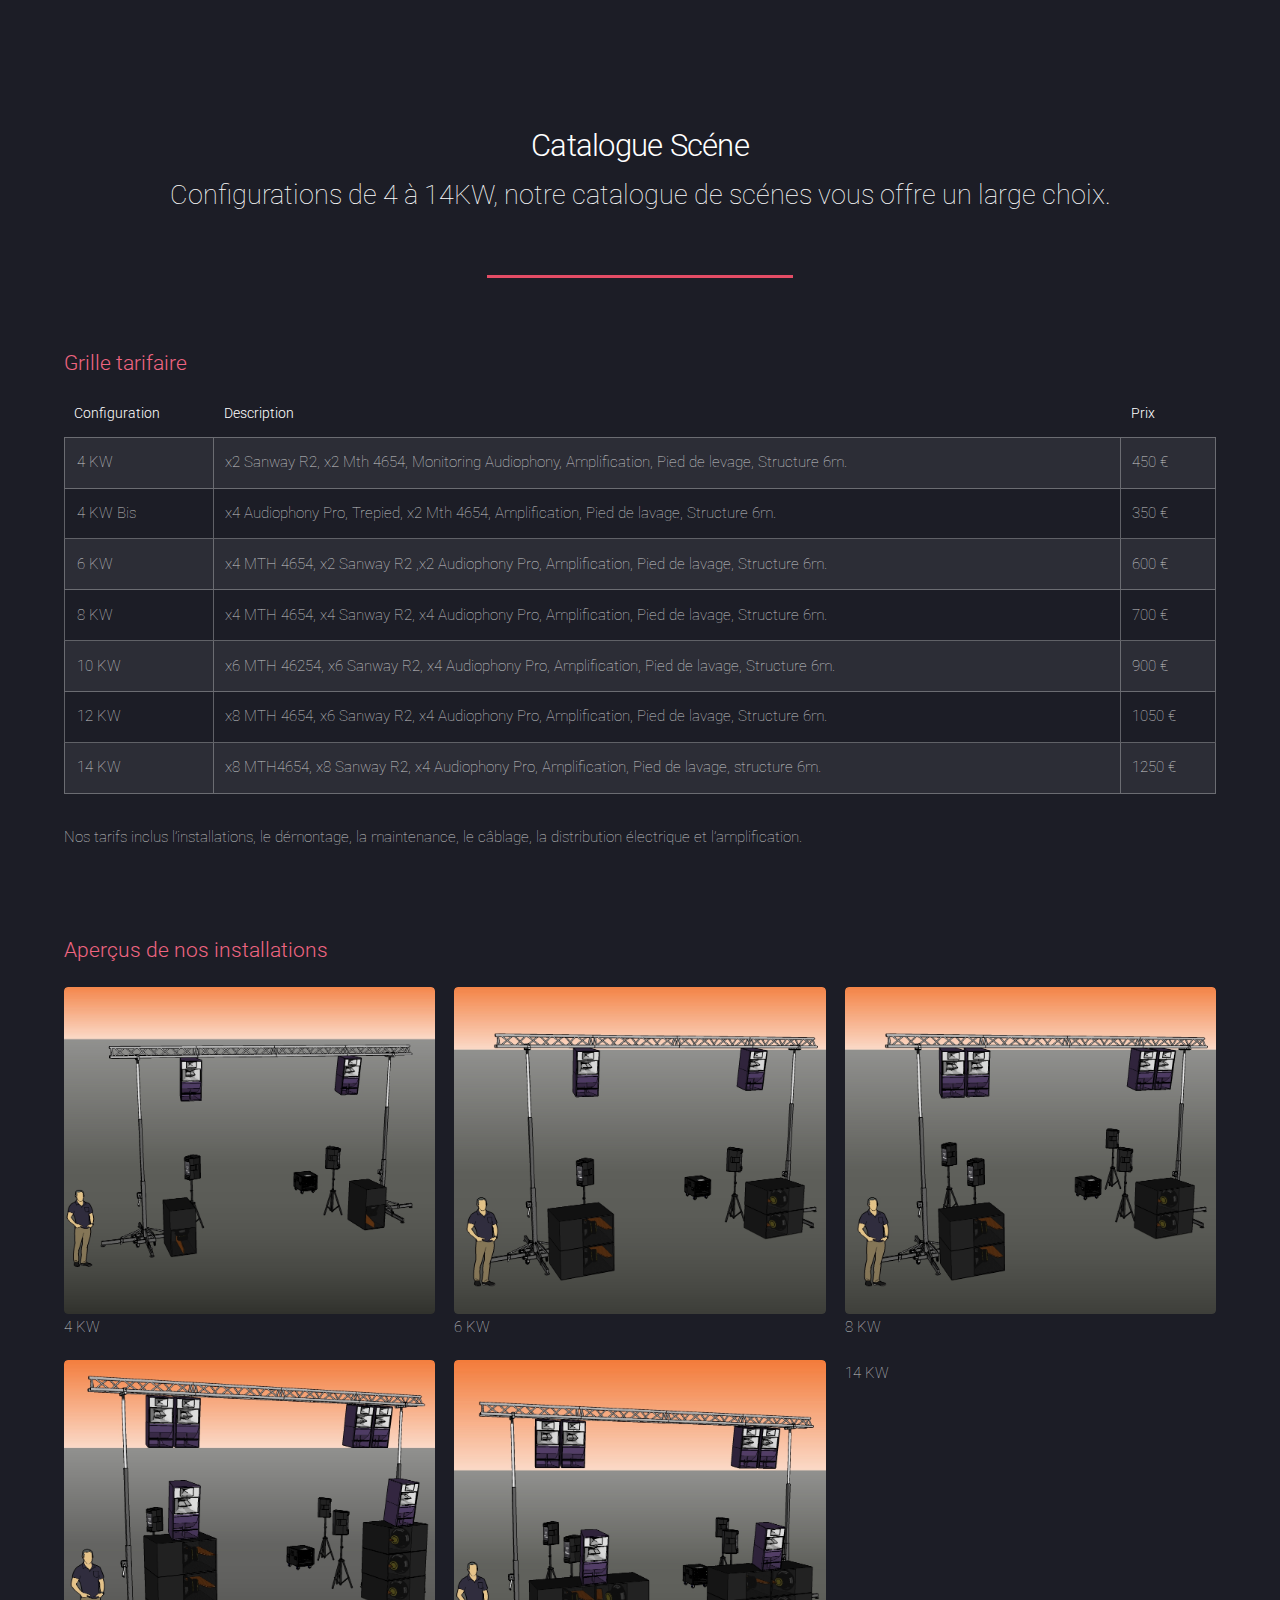
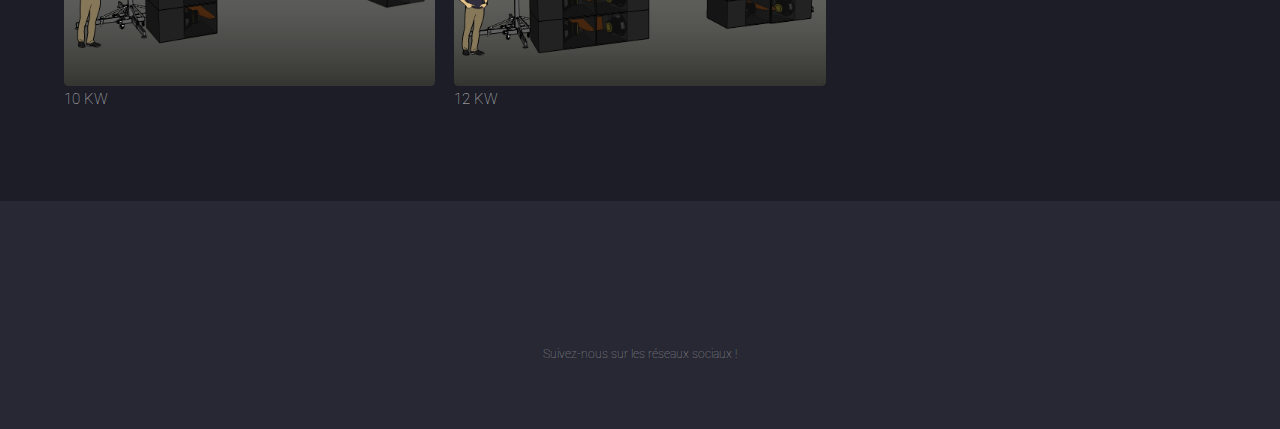
==== scene.html @ 7e84840a "version 0.9" ====
<!DOCTYPE HTML>
<!--
	Landed by HTML5 UP
	html5up.net | @ajlkn
	Free for personal and commercial use under the CCA 3.0 license (html5up.net/license)
-->
<html>
	<head>
		<title>Catalogue Scène</title>
		<meta charset="utf-8" />
		<meta name="viewport" content="width=device-width, initial-scale=1, user-scalable=no" />
		<link rel="stylesheet" href="assets/css/main.css" />
		<noscript><link rel="stylesheet" href="assets/css/noscript.css" /></noscript>
	</head>
	<body class="is-preload">
		<div id="page-wrapper">

			<!-- Main -->
				<div id="main" class="wrapper style1">
					<div class="container">
						<header class="major">
							<h2>Catalogue Scéne</h2>
							<p>Configurations de 4 à 14KW, notre catalogue de scénes vous offre un large choix.</p>
						</header>

						<!-- Table -->
						<section>
							<div class="table-wrapper">
								<table class="alt">
									<h3 style="color: rgb(240, 101, 129);">Grille tarifaire</h3>
									<thead>
										<tr>
											<th>Configuration</th>
											<th>Description</th>
											<th>Prix</th>
										</tr>
									</thead>
									<tbody>
										<tr>
											<td>4 KW</td>
											<td>x2 Sanway R2, x2 Mth 4654, Monitoring Audiophony, Amplification, Pied de levage, Structure 6m.</td>
											<td>450 €</td>
										</tr>
										<tr>
											<td>4 KW Bis</td>
											<td>x4 Audiophony Pro, Trepied, x2 Mth 4654, Amplification, Pied de lavage, Structure 6m.</td>
											<td>350 €</td>
										</tr>
										<tr>
											<td>6 KW</td>
											<td>x4 MTH 4654, x2 Sanway R2 ,x2 Audiophony Pro, Amplification, Pied de lavage, Structure 6m.</td>
											<td>600 €</td>
										</tr>
										<tr>
											<td>8 KW</td>
											<td>x4 MTH 4654, x4 Sanway R2, x4 Audiophony Pro, Amplification, Pied de lavage, Structure 6m.</td>
											<td>700 €</td>
										</tr>
										<tr>
											<td>10 KW</td>
											<td>x6 MTH 46254, x6 Sanway R2, x4 Audiophony Pro, Amplification, Pied de lavage, Structure 6m.</td>
											<td>900 €</td>
										</tr>
										<tr>
											<td>12 KW</td>
											<td>x8 MTH 4654, x6 Sanway R2, x4 Audiophony Pro, Amplification, Pied de lavage, Structure 6m.</td>
											<td>1050 €</td>
										</tr>
										<tr>
											<td>14 KW</td>
											<td>x8 MTH4654, x8 Sanway R2, x4 Audiophony Pro, Amplification, Pied de lavage, structure 6m.</td>
											<td>1250 €</td>
										</tr>
									</tbody>
								</table>
								<p>Nos tarifs inclus l’installations, le démontage, la maintenance, le câblage, la distribution électrique et l’amplification.</p>
							</div>
						</section>

							<br>
							<br>
						<!-- Image -->
							<section>
								<h3 style="color: rgb(240, 101, 129);">Aperçus de nos installations</h3 style="color: rgb(240, 101, 129);">
								<div class="box alt">
									<div class="row gtr-50 gtr-uniform">
										<div class="col-4 col-6-xsmall"><span class="image fit"><img src="images/Scene 4KW R2.jpg" alt="" /></span>4 KW</div>
										<div class="col-4 col-6-xsmall"><span class="image fit"><img src="images/Scene 6KW.jpg" alt="" /></span>6 KW</div>
										<div class="col-4 col-6-xsmall"><span class="image fit"><img src="images/Scene 8KW.jpg" alt="" /></span>8 KW</div>
										<div class="col-4 col-6-xsmall"><span class="image fit"><img src="images/Scene 10KW.jpg" alt="" /></span>10 KW</div>
										<div class="col-4 col-6-xsmall"><span class="image fit"><img src="images/Scene 12KW.jpg" alt="" /></span>12 KW</div>
										<div class="col-4 col-6-xsmall"><span class="image fit"><img src="images/Scene 14KW.jpg" alt="" /></span>14 KW</div>
										<div class="col-4 col-6-xsmall"><span class="image fit"><img src="images/pic03.jpg" alt="" /></span></div>
									</div>
								</div>
						</section>

					</div>
				</div>

			<!-- Footer -->
			<footer id="footer">
				<ul class="icons">
					<li><a href="https://www.facebook.com/Locasound07/" class="icon brands alt fa-facebook-f"><span class="label">Facebook</span></a></li>
					<li><a href="https://www.instagram.com/locasound/" class="icon brands alt fa-instagram"><span class="label">Instagram</span></a></li>
				</ul>
				<ul class="copyright">
					<li>Suivez-nous sur les réseaux sociaux !</li>
				</ul>
			</footer>

		</div>

		<!-- Scripts -->
			<script src="assets/js/jquery.min.js"></script>
			<script src="assets/js/jquery.scrolly.min.js"></script>
			<script src="assets/js/jquery.dropotron.min.js"></script>
			<script src="assets/js/jquery.scrollex.min.js"></script>
			<script src="assets/js/browser.min.js"></script>
			<script src="assets/js/breakpoints.min.js"></script>
			<script src="assets/js/util.js"></script>
			<script src="assets/js/main.js"></script>

	</body>
</html>
---- assets/css/main.css ----
@import url("fontawesome-all.min.css");
@import url("https://fonts.googleapis.com/css?family=Roboto:100,300,100italic,300italic");

/*
	Landed by HTML5 UP
	html5up.net | @ajlkn
	Free for personal and commercial use under the CCA 3.0 license (html5up.net/license)
*/

html, body, div, span, applet, object,
iframe, h1, h2, h3, h4, h5, h6, p, blockquote,
pre, a, abbr, acronym, address, big, cite,
code, del, dfn, em, img, ins, kbd, q, s, samp,
small, strike, strong, sub, sup, tt, var, b,
u, i, center, dl, dt, dd, ol, ul, li, fieldset,
form, label, legend, table, caption, tbody,
tfoot, thead, tr, th, td, article, aside,
canvas, details, embed, figure, figcaption,
footer, header, hgroup, menu, nav, output, ruby,
section, summary, time, mark, audio, video {
	margin: 0;
	padding: 0;
	border: 0;
	font-size: 100%;
	font: inherit;
	vertical-align: baseline;}

article, aside, details, figcaption, figure,
footer, header, hgroup, menu, nav, section {
	display: block;}

body {
	line-height: 1;
}

ol, ul {
	list-style: none;
}

blockquote, q {
	quotes: none;
}

	blockquote:before, blockquote:after, q:before, q:after {
		content: '';
		content: none;
	}

table {
	border-collapse: collapse;
	border-spacing: 0;
}

body {
	-webkit-text-size-adjust: none;
}

mark {
	background-color: transparent;
	color: inherit;
}

input::-moz-focus-inner {
	border: 0;
	padding: 0;
}

input, select, textarea {
	-moz-appearance: none;
	-webkit-appearance: none;
	-ms-appearance: none;
	appearance: none;
}

/* Basic */

	html {
		box-sizing: border-box;
	}

	*, *:before, *:after {
		box-sizing: inherit;
	}

	html, body {
		background: #1c1d26;
	}

	body.is-preload *, body.is-preload *:before, body.is-preload *:after {
		-moz-animation: none !important;
		-webkit-animation: none !important;
		-ms-animation: none !important;
		animation: none !important;
		-moz-transition: none !important;
		-webkit-transition: none !important;
		-ms-transition: none !important;
		transition: none !important;
	}

	body, input, select, textarea {
		color: rgba(255, 255, 255, 0.75);
		font-family: "Roboto", Helvetica, sans-serif;
		font-size: 15pt;
		font-weight: 100;
		line-height: 1.75em;
	}

	a {
		-moz-transition: border-color 0.2s ease-in-out, color 0.2s ease-in-out;
		-webkit-transition: border-color 0.2s ease-in-out, color 0.2s ease-in-out;
		-ms-transition: border-color 0.2s ease-in-out, color 0.2s ease-in-out;
		transition: border-color 0.2s ease-in-out, color 0.2s ease-in-out;
		border-bottom: dotted 1px;
		color: #e44c65;
		text-decoration: none;
	}

		a:hover {
			color: #e44c65 !important;
			border-bottom-color: transparent;
		}

	strong, b {
		color: #ffffff;
		font-weight: 300;
	}

	em, i {
		font-style: italic;
	}

	p {
		margin: 0 0 2em 0;
	}

	h1, h2, h3, h4, h5, h6 {
		color: #ffffff;
		font-weight: 300;
		line-height: 1em;
		margin: 0 0 1em 0;
	}

		h1 a, h2 a, h3 a, h4 a, h5 a, h6 a {
			color: inherit;
			border: 0;
		}


	h2 {
		font-size: 2em;
		line-height: 1.5em;
		letter-spacing: -0.025em;
	}

	h3 {
		font-size: 1.35em;
		line-height: 1.5em;
	}

	h4 {
		font-size: 1.1em;
		line-height: 1.5em;
	}

	h5 {
		font-size: 0.9em;
		line-height: 1.5em;
	}

	h6 {
		font-size: 0.7em;
		line-height: 1.5em;
	}

	sub {
		font-size: 0.8em;
		position: relative;
		top: 0.5em;
	}

	sup {
		font-size: 0.8em;
		position: relative;
		top: -0.5em;
	}

	hr {
		border: 0;
		border-bottom: solid 1px rgba(255, 255, 255, 0.3);
		margin: 3em 0;
	}

		hr.major {
			margin: 4em 0;
		}

	blockquote {
		border-left: solid 4px rgba(255, 255, 255, 0.3);
		font-style: italic;
		margin: 0 0 2em 0;
		padding: 0.5em 0 0.5em 2em;
	}

	code {
		background: rgba(255, 255, 255, 0.075);
		border-radius: 4px;
		font-family: "Courier New", monospace;
		font-size: 0.9em;
		margin: 0 0.25em;
		padding: 0.25em 0.65em;
	}

	pre {
		-webkit-overflow-scrolling: touch;
		font-family: "Courier New", monospace;
		font-size: 0.9em;
		margin: 0 0 2em 0;
	}

		pre code {
			display: block;
			line-height: 1.75em;
			padding: 1em 1.5em;
			overflow-x: auto;
		}

	.align-left {
		text-align: left;
	}

	.align-center {
		text-align: center;
	}

	.align-right {
		text-align: right;
	}

/* Loader */

	@-moz-keyframes spinner-show {
		0% {
			opacity: 0;
		}

		100% {
			opacity: 1;
		}
	}

	@-webkit-keyframes spinner-show {
		0% {
			opacity: 0;
		}

		100% {
			opacity: 1;
		}
	}

	@-ms-keyframes spinner-show {
		0% {
			opacity: 0;
		}

		100% {
			opacity: 1;
		}
	}

	@keyframes spinner-show {
		0% {
			opacity: 0;
		}

		100% {
			opacity: 1;
		}
	}

	@-moz-keyframes spinner-hide {
		0% {
			color: rgba(255, 255, 255, 0.15);
			z-index: 100001;
			-moz-transform: scale(1) rotate(0deg);
			-webkit-transform: scale(1) rotate(0deg);
			-ms-transform: scale(1) rotate(0deg);
			transform: scale(1) rotate(0deg);
		}

		99% {
			color: #1c1d26;
			z-index: 100001;
			-moz-transform: scale(0.5) rotate(360deg);
			-webkit-transform: scale(0.5) rotate(360deg);
			-ms-transform: scale(0.5) rotate(360deg);
			transform: scale(0.5) rotate(360deg);
		}

		100% {
			color: #1c1d26;
			z-index: -1;
			-moz-transform: scale(0.5) rotate(360deg);
			-webkit-transform: scale(0.5) rotate(360deg);
			-ms-transform: scale(0.5) rotate(360deg);
			transform: scale(0.5) rotate(360deg);
		}
	}

	@-webkit-keyframes spinner-hide {
		0% {
			color: rgba(255, 255, 255, 0.15);
			z-index: 100001;
			-moz-transform: scale(1) rotate(0deg);
			-webkit-transform: scale(1) rotate(0deg);
			-ms-transform: scale(1) rotate(0deg);
			transform: scale(1) rotate(0deg);
		}

		99% {
			color: #1c1d26;
			z-index: 100001;
			-moz-transform: scale(0.5) rotate(360deg);
			-webkit-transform: scale(0.5) rotate(360deg);
			-ms-transform: scale(0.5) rotate(360deg);
			transform: scale(0.5) rotate(360deg);
		}

		100% {
			color: #1c1d26;
			z-index: -1;
			-moz-transform: scale(0.5) rotate(360deg);
			-webkit-transform: scale(0.5) rotate(360deg);
			-ms-transform: scale(0.5) rotate(360deg);
			transform: scale(0.5) rotate(360deg);
		}
	}

	@-ms-keyframes spinner-hide {
		0% {
			color: rgba(255, 255, 255, 0.15);
			z-index: 100001;
			-moz-transform: scale(1) rotate(0deg);
			-webkit-transform: scale(1) rotate(0deg);
			-ms-transform: scale(1) rotate(0deg);
			transform: scale(1) rotate(0deg);
		}

		99% {
			color: #1c1d26;
			z-index: 100001;
			-moz-transform: scale(0.5) rotate(360deg);
			-webkit-transform: scale(0.5) rotate(360deg);
			-ms-transform: scale(0.5) rotate(360deg);
			transform: scale(0.5) rotate(360deg);
		}

		100% {
			color: #1c1d26;
			z-index: -1;
			-moz-transform: scale(0.5) rotate(360deg);
			-webkit-transform: scale(0.5) rotate(360deg);
			-ms-transform: scale(0.5) rotate(360deg);
			transform: scale(0.5) rotate(360deg);
		}
	}

	@keyframes spinner-hide {
		0% {
			color: rgba(255, 255, 255, 0.15);
			z-index: 100001;
			-moz-transform: scale(1) rotate(0deg);
			-webkit-transform: scale(1) rotate(0deg);
			-ms-transform: scale(1) rotate(0deg);
			transform: scale(1) rotate(0deg);
		}

		99% {
			color: #1c1d26;
			z-index: 100001;
			-moz-transform: scale(0.5) rotate(360deg);
			-webkit-transform: scale(0.5) rotate(360deg);
			-ms-transform: scale(0.5) rotate(360deg);
			transform: scale(0.5) rotate(360deg);
		}

		100% {
			color: #1c1d26;
			z-index: -1;
			-moz-transform: scale(0.5) rotate(360deg);
			-webkit-transform: scale(0.5) rotate(360deg);
			-ms-transform: scale(0.5) rotate(360deg);
			transform: scale(0.5) rotate(360deg);
		}
	}

	@-moz-keyframes spinner-rotate {
		0% {
			-moz-transform: scale(1) rotate(0deg);
			-webkit-transform: scale(1) rotate(0deg);
			-ms-transform: scale(1) rotate(0deg);
			transform: scale(1) rotate(0deg);
		}

		100% {
			-moz-transform: scale(1) rotate(360deg);
			-webkit-transform: scale(1) rotate(360deg);
			-ms-transform: scale(1) rotate(360deg);
			transform: scale(1) rotate(360deg);
		}
	}

	@-webkit-keyframes spinner-rotate {
		0% {
			-moz-transform: scale(1) rotate(0deg);
			-webkit-transform: scale(1) rotate(0deg);
			-ms-transform: scale(1) rotate(0deg);
			transform: scale(1) rotate(0deg);
		}

		100% {
			-moz-transform: scale(1) rotate(360deg);
			-webkit-transform: scale(1) rotate(360deg);
			-ms-transform: scale(1) rotate(360deg);
			transform: scale(1) rotate(360deg);
		}
	}

	@-ms-keyframes spinner-rotate {
		0% {
			-moz-transform: scale(1) rotate(0deg);
			-webkit-transform: scale(1) rotate(0deg);
			-ms-transform: scale(1) rotate(0deg);
			transform: scale(1) rotate(0deg);
		}

		100% {
			-moz-transform: scale(1) rotate(360deg);
			-webkit-transform: scale(1) rotate(360deg);
			-ms-transform: scale(1) rotate(360deg);
			transform: scale(1) rotate(360deg);
		}
	}

	@keyframes spinner-rotate {
		0% {
			-moz-transform: scale(1) rotate(0deg);
			-webkit-transform: scale(1) rotate(0deg);
			-ms-transform: scale(1) rotate(0deg);
			transform: scale(1) rotate(0deg);
		}

		100% {
			-moz-transform: scale(1) rotate(360deg);
			-webkit-transform: scale(1) rotate(360deg);
			-ms-transform: scale(1) rotate(360deg);
			transform: scale(1) rotate(360deg);
		}
	}

	@-moz-keyframes overlay-hide {
		0% {
			opacity: 1;
			z-index: 100000;
		}

		15% {
			opacity: 1;
			z-index: 100000;
		}

		99% {
			opacity: 0;
			z-index: 100000;
		}

		100% {
			opacity: 0;
			z-index: -1;
		}
	}

	@-webkit-keyframes overlay-hide {
		0% {
			opacity: 1;
			z-index: 100000;
		}

		15% {
			opacity: 1;
			z-index: 100000;
		}

		99% {
			opacity: 0;
			z-index: 100000;
		}

		100% {
			opacity: 0;
			z-index: -1;
		}
	}

	@-ms-keyframes overlay-hide {
		0% {
			opacity: 1;
			z-index: 100000;
		}

		15% {
			opacity: 1;
			z-index: 100000;
		}

		99% {
			opacity: 0;
			z-index: 100000;
		}

		100% {
			opacity: 0;
			z-index: -1;
		}
	}

	@keyframes overlay-hide {
		0% {
			opacity: 1;
			z-index: 100000;
		}

		15% {
			opacity: 1;
			z-index: 100000;
		}

		99% {
			opacity: 0;
			z-index: 100000;
		}

		100% {
			opacity: 0;
			z-index: -1;
		}
	}

	body.landing {
		text-decoration: none;
	}

		body.landing:before {
			-moz-osx-font-smoothing: grayscale;
			-webkit-font-smoothing: antialiased;
			display: inline-block;
			font-style: normal;
			font-variant: normal;
			text-rendering: auto;
			line-height: 1;
			text-transform: none !important;
			font-family: 'Font Awesome 5 Free';
			font-weight: 900;
		}

		body.landing:before {
			-moz-animation: spinner-show 1.5s 1 0.25s ease forwards, spinner-hide 0.25s ease-in-out forwards !important;
			-webkit-animation: spinner-show 1.5s 1 0.25s ease forwards, spinner-hide 0.25s ease-in-out forwards !important;
			-ms-animation: spinner-show 1.5s 1 0.25s ease forwards, spinner-hide 0.25s ease-in-out forwards !important;
			animation: spinner-show 1.5s 1 0.25s ease forwards, spinner-hide 0.25s ease-in-out forwards !important;
			-moz-transform-origin: 50% 50%;
			-webkit-transform-origin: 50% 50%;
			-ms-transform-origin: 50% 50%;
			transform-origin: 50% 50%;
			color: rgba(255, 255, 255, 0.15);
			content: '\f1ce';
			cursor: default;
			display: block;
			font-size: 2em;
			height: 2em;
			left: 50%;
			line-height: 2em;
			margin: -1em 0 0 -1em;
			opacity: 0;
			position: fixed;
			text-align: center;
			top: 50%;
			width: 2em;
			z-index: -1;
		}

		body.landing:after {
			-moz-animation: overlay-hide 1.5s ease-in forwards !important;
			-webkit-animation: overlay-hide 1.5s ease-in forwards !important;
			-ms-animation: overlay-hide 1.5s ease-in forwards !important;
			animation: overlay-hide 1.5s ease-in forwards !important;
			background: #1c1d26;
			content: '';
			display: block;
			height: 100%;
			left: 0;
			opacity: 0;
			position: fixed;
			top: 0;
			width: 100%;
			z-index: -1;
		}

		body.landing.is-preload:before {
			-moz-animation: spinner-show 1.5s 1 0.25s ease forwards, spinner-rotate 0.75s infinite linear !important;
			-webkit-animation: spinner-show 1.5s 1 0.25s ease forwards, spinner-rotate 0.75s infinite linear !important;
			-ms-animation: spinner-show 1.5s 1 0.25s ease forwards, spinner-rotate 0.75s infinite linear !important;
			animation: spinner-show 1.5s 1 0.25s ease forwards, spinner-rotate 0.75s infinite linear !important;
			z-index: 100001;
		}

		body.landing.is-preload:after {
			-moz-animation: none !important;
			-webkit-animation: none !important;
			-ms-animation: none !important;
			animation: none !important;
			opacity: 1;
			z-index: 100000;
		}

	@media (-webkit-min-device-pixel-ratio: 2) {

		body.landing:before {
			line-height: 2.025em;
		}

	}

/* Container */

	.container {
		margin: 0 auto;
		max-width: calc(100% - 4em);
		width: 70em;
	}

		.container.xsmall {
			width: 17.5em;
		}

		.container.small {
			width: 35em;
		}

		.container.medium {
			width: 52.5em;
		}

		.container.large {
			width: 87.5em;
		}

		.container.xlarge {
			width: 105em;
		}

		.container.max {
			width: 100%;
		}

		@media screen and (max-width: 1280px) {

			.container {
				width: 90%;
				max-width: 100%;
			}

		}

		@media screen and (max-width: 980px) {

			.container {
				width: 100% !important;
			}

		}

/* Row */

	.row {
		display: flex;
		flex-wrap: wrap;
		box-sizing: border-box;
		align-items: stretch;
	}

		.row > * {
			box-sizing: border-box;
		}

		.row.gtr-uniform > * > :last-child {
			margin-bottom: 0;
		}

		.row.aln-left {
			justify-content: flex-start;
		}

		.row.aln-center {
			justify-content: center;
		}

		.row.aln-right {
			justify-content: flex-end;
		}

		.row.aln-top {
			align-items: flex-start;
		}

		.row.aln-middle {
			align-items: center;
		}

		.row.aln-bottom {
			align-items: flex-end;
		}

		.row > .imp {
			order: -1;
		}

		.row > .col-1 {
			width: 8.33333%;
		}

		.row > .off-1 {
			margin-left: 8.33333%;
		}

		.row > .col-2 {
			width: 16.66667%;
		}

		.row > .off-2 {
			margin-left: 16.66667%;
		}

		.row > .col-3 {
			width: 25%;
		}

		.row > .off-3 {
			margin-left: 25%;
		}

		.row > .col-4 {
			width: 33.33333%;
		}

		.row > .off-4 {
			margin-left: 33.33333%;
		}

		.row > .col-5 {
			width: 41.66667%;
		}

		.row > .off-5 {
			margin-left: 41.66667%;
		}

		.row > .col-6 {
			width: 50%;
		}

		.row > .off-6 {
			margin-left: 50%;
		}

		.row > .col-7 {
			width: 58.33333%;
		}

		.row > .off-7 {
			margin-left: 58.33333%;
		}

		.row > .col-8 {
			width: 66.66667%;
		}

		.row > .off-8 {
			margin-left: 66.66667%;
		}

		.row > .col-9 {
			width: 75%;
		}

		.row > .off-9 {
			margin-left: 75%;
		}

		.row > .col-10 {
			width: 83.33333%;
		}

		.row > .off-10 {
			margin-left: 83.33333%;
		}

		.row > .col-11 {
			width: 91.66667%;
		}

		.row > .off-11 {
			margin-left: 91.66667%;
		}

		.row > .col-12 {
			width: 100%;
		}

		.row > .off-12 {
			margin-left: 100%;
		}

		.row.gtr-0 {
			margin-top: 0;
			margin-left: 0em;
		}

			.row.gtr-0 > * {
				padding: 0 0 0 0em;
			}

			.row.gtr-0.gtr-uniform {
				margin-top: 0em;
			}

				.row.gtr-0.gtr-uniform > * {
					padding-top: 0em;
				}

		.row.gtr-25 {
			margin-top: 0;
			margin-left: -0.625em;
		}

			.row.gtr-25 > * {
				padding: 0 0 0 0.625em;
			}

			.row.gtr-25.gtr-uniform {
				margin-top: -0.625em;
			}

				.row.gtr-25.gtr-uniform > * {
					padding-top: 0.625em;
				}

		.row.gtr-50 {
			margin-top: 0;
			margin-left: -1.25em;
		}

			.row.gtr-50 > * {
				padding: 0 0 0 1.25em;
			}

			.row.gtr-50.gtr-uniform {
				margin-top: -1.25em;
			}

				.row.gtr-50.gtr-uniform > * {
					padding-top: 1.25em;
				}

		.row {
			margin-top: 0;
			margin-left: -2.5em;
		}

			.row > * {
				padding: 0 0 0 2.5em;
			}

			.row.gtr-uniform {
				margin-top: -2.5em;
			}

				.row.gtr-uniform > * {
					padding-top: 2.5em;
				}

		.row.gtr-150 {
			margin-top: 0;
			margin-left: -3.75em;
		}

			.row.gtr-150 > * {
				padding: 0 0 0 3.75em;
			}

			.row.gtr-150.gtr-uniform {
				margin-top: -3.75em;
			}

				.row.gtr-150.gtr-uniform > * {
					padding-top: 3.75em;
				}

		.row.gtr-200 {
			margin-top: 0;
			margin-left: -5em;
		}

			.row.gtr-200 > * {
				padding: 0 0 0 5em;
			}

			.row.gtr-200.gtr-uniform {
				margin-top: -5em;
			}

				.row.gtr-200.gtr-uniform > * {
					padding-top: 5em;
				}

		@media screen and (max-width: 1680px) {

			.row {
				display: flex;
				flex-wrap: wrap;
				box-sizing: border-box;
				align-items: stretch;
			}

				.row > * {
					box-sizing: border-box;
				}

				.row.gtr-uniform > * > :last-child {
					margin-bottom: 0;
				}

				.row.aln-left {
					justify-content: flex-start;
				}

				.row.aln-center {
					justify-content: center;
				}

				.row.aln-right {
					justify-content: flex-end;
				}

				.row.aln-top {
					align-items: flex-start;
				}

				.row.aln-middle {
					align-items: center;
				}

				.row.aln-bottom {
					align-items: flex-end;
				}

				.row > .imp-xlarge {
					order: -1;
				}

				.row > .col-1-xlarge {
					width: 8.33333%;
				}

				.row > .off-1-xlarge {
					margin-left: 8.33333%;
				}

				.row > .col-2-xlarge {
					width: 16.66667%;
				}

				.row > .off-2-xlarge {
					margin-left: 16.66667%;
				}

				.row > .col-3-xlarge {
					width: 25%;
				}

				.row > .off-3-xlarge {
					margin-left: 25%;
				}

				.row > .col-4-xlarge {
					width: 33.33333%;
				}

				.row > .off-4-xlarge {
					margin-left: 33.33333%;
				}

				.row > .col-5-xlarge {
					width: 41.66667%;
				}

				.row > .off-5-xlarge {
					margin-left: 41.66667%;
				}

				.row > .col-6-xlarge {
					width: 50%;
				}

				.row > .off-6-xlarge {
					margin-left: 50%;
				}

				.row > .col-7-xlarge {
					width: 58.33333%;
				}

				.row > .off-7-xlarge {
					margin-left: 58.33333%;
				}

				.row > .col-8-xlarge {
					width: 66.66667%;
				}

				.row > .off-8-xlarge {
					margin-left: 66.66667%;
				}

				.row > .col-9-xlarge {
					width: 75%;
				}

				.row > .off-9-xlarge {
					margin-left: 75%;
				}

				.row > .col-10-xlarge {
					width: 83.33333%;
				}

				.row > .off-10-xlarge {
					margin-left: 83.33333%;
				}

				.row > .col-11-xlarge {
					width: 91.66667%;
				}

				.row > .off-11-xlarge {
					margin-left: 91.66667%;
				}

				.row > .col-12-xlarge {
					width: 100%;
				}

				.row > .off-12-xlarge {
					margin-left: 100%;
				}

				.row.gtr-0 {
					margin-top: 0;
					margin-left: 0em;
				}

					.row.gtr-0 > * {
						padding: 0 0 0 0em;
					}

					.row.gtr-0.gtr-uniform {
						margin-top: 0em;
					}

						.row.gtr-0.gtr-uniform > * {
							padding-top: 0em;
						}

				.row.gtr-25 {
					margin-top: 0;
					margin-left: -0.625em;
				}

					.row.gtr-25 > * {
						padding: 0 0 0 0.625em;
					}

					.row.gtr-25.gtr-uniform {
						margin-top: -0.625em;
					}

						.row.gtr-25.gtr-uniform > * {
							padding-top: 0.625em;
						}

				.row.gtr-50 {
					margin-top: 0;
					margin-left: -1.25em;
				}

					.row.gtr-50 > * {
						padding: 0 0 0 1.25em;
					}

					.row.gtr-50.gtr-uniform {
						margin-top: -1.25em;
					}

						.row.gtr-50.gtr-uniform > * {
							padding-top: 1.25em;
						}

				.row {
					margin-top: 0;
					margin-left: -2.5em;
				}

					.row > * {
						padding: 0 0 0 2.5em;
					}

					.row.gtr-uniform {
						margin-top: -2.5em;
					}

						.row.gtr-uniform > * {
							padding-top: 2.5em;
						}

				.row.gtr-150 {
					margin-top: 0;
					margin-left: -3.75em;
				}

					.row.gtr-150 > * {
						padding: 0 0 0 3.75em;
					}

					.row.gtr-150.gtr-uniform {
						margin-top: -3.75em;
					}

						.row.gtr-150.gtr-uniform > * {
							padding-top: 3.75em;
						}

				.row.gtr-200 {
					margin-top: 0;
					margin-left: -5em;
				}

					.row.gtr-200 > * {
						padding: 0 0 0 5em;
					}

					.row.gtr-200.gtr-uniform {
						margin-top: -5em;
					}

						.row.gtr-200.gtr-uniform > * {
							padding-top: 5em;
						}

		}

		@media screen and (max-width: 1280px) {

			.row {
				display: flex;
				flex-wrap: wrap;
				box-sizing: border-box;
				align-items: stretch;
			}

				.row > * {
					box-sizing: border-box;
				}

				.row.gtr-uniform > * > :last-child {
					margin-bottom: 0;
				}

				.row.aln-left {
					justify-content: flex-start;
				}

				.row.aln-center {
					justify-content: center;
				}

				.row.aln-right {
					justify-content: flex-end;
				}

				.row.aln-top {
					align-items: flex-start;
				}

				.row.aln-middle {
					align-items: center;
				}

				.row.aln-bottom {
					align-items: flex-end;
				}

				.row > .imp-large {
					order: -1;
				}

				.row > .col-1-large {
					width: 8.33333%;
				}

				.row > .off-1-large {
					margin-left: 8.33333%;
				}

				.row > .col-2-large {
					width: 16.66667%;
				}

				.row > .off-2-large {
					margin-left: 16.66667%;
				}

				.row > .col-3-large {
					width: 25%;
				}

				.row > .off-3-large {
					margin-left: 25%;
				}

				.row > .col-4-large {
					width: 33.33333%;
				}

				.row > .off-4-large {
					margin-left: 33.33333%;
				}

				.row > .col-5-large {
					width: 41.66667%;
				}

				.row > .off-5-large {
					margin-left: 41.66667%;
				}

				.row > .col-6-large {
					width: 50%;
				}

				.row > .off-6-large {
					margin-left: 50%;
				}

				.row > .col-7-large {
					width: 58.33333%;
				}

				.row > .off-7-large {
					margin-left: 58.33333%;
				}

				.row > .col-8-large {
					width: 66.66667%;
				}

				.row > .off-8-large {
					margin-left: 66.66667%;
				}

				.row > .col-9-large {
					width: 75%;
				}

				.row > .off-9-large {
					margin-left: 75%;
				}

				.row > .col-10-large {
					width: 83.33333%;
				}

				.row > .off-10-large {
					margin-left: 83.33333%;
				}

				.row > .col-11-large {
					width: 91.66667%;
				}

				.row > .off-11-large {
					margin-left: 91.66667%;
				}

				.row > .col-12-large {
					width: 100%;
				}

				.row > .off-12-large {
					margin-left: 100%;
				}

				.row.gtr-0 {
					margin-top: 0;
					margin-left: 0em;
				}

					.row.gtr-0 > * {
						padding: 0 0 0 0em;
					}

					.row.gtr-0.gtr-uniform {
						margin-top: 0em;
					}

						.row.gtr-0.gtr-uniform > * {
							padding-top: 0em;
						}

				.row.gtr-25 {
					margin-top: 0;
					margin-left: -0.625em;
				}

					.row.gtr-25 > * {
						padding: 0 0 0 0.625em;
					}

					.row.gtr-25.gtr-uniform {
						margin-top: -0.625em;
					}

						.row.gtr-25.gtr-uniform > * {
							padding-top: 0.625em;
						}

				.row.gtr-50 {
					margin-top: 0;
					margin-left: -1.25em;
				}

					.row.gtr-50 > * {
						padding: 0 0 0 1.25em;
					}

					.row.gtr-50.gtr-uniform {
						margin-top: -1.25em;
					}

						.row.gtr-50.gtr-uniform > * {
							padding-top: 1.25em;
						}

				.row {
					margin-top: 0;
					margin-left: -2.5em;
				}

					.row > * {
						padding: 0 0 0 2.5em;
					}

					.row.gtr-uniform {
						margin-top: -2.5em;
					}

						.row.gtr-uniform > * {
							padding-top: 2.5em;
						}

				.row.gtr-150 {
					margin-top: 0;
					margin-left: -3.75em;
				}

					.row.gtr-150 > * {
						padding: 0 0 0 3.75em;
					}

					.row.gtr-150.gtr-uniform {
						margin-top: -3.75em;
					}

						.row.gtr-150.gtr-uniform > * {
							padding-top: 3.75em;
						}

				.row.gtr-200 {
					margin-top: 0;
					margin-left: -5em;
				}

					.row.gtr-200 > * {
						padding: 0 0 0 5em;
					}

					.row.gtr-200.gtr-uniform {
						margin-top: -5em;
					}

						.row.gtr-200.gtr-uniform > * {
							padding-top: 5em;
						}

		}

		@media screen and (max-width: 980px) {

			.row {
				display: flex;
				flex-wrap: wrap;
				box-sizing: border-box;
				align-items: stretch;
			}

				.row > * {
					box-sizing: border-box;
				}

				.row.gtr-uniform > * > :last-child {
					margin-bottom: 0;
				}

				.row.aln-left {
					justify-content: flex-start;
				}

				.row.aln-center {
					justify-content: center;
				}

				.row.aln-right {
					justify-content: flex-end;
				}

				.row.aln-top {
					align-items: flex-start;
				}

				.row.aln-middle {
					align-items: center;
				}

				.row.aln-bottom {
					align-items: flex-end;
				}

				.row > .imp-medium {
					order: -1;
				}

				.row > .col-1-medium {
					width: 8.33333%;
				}

				.row > .off-1-medium {
					margin-left: 8.33333%;
				}

				.row > .col-2-medium {
					width: 16.66667%;
				}

				.row > .off-2-medium {
					margin-left: 16.66667%;
				}

				.row > .col-3-medium {
					width: 25%;
				}

				.row > .off-3-medium {
					margin-left: 25%;
				}

				.row > .col-4-medium {
					width: 33.33333%;
				}

				.row > .off-4-medium {
					margin-left: 33.33333%;
				}

				.row > .col-5-medium {
					width: 41.66667%;
				}

				.row > .off-5-medium {
					margin-left: 41.66667%;
				}

				.row > .col-6-medium {
					width: 50%;
				}

				.row > .off-6-medium {
					margin-left: 50%;
				}

				.row > .col-7-medium {
					width: 58.33333%;
				}

				.row > .off-7-medium {
					margin-left: 58.33333%;
				}

				.row > .col-8-medium {
					width: 66.66667%;
				}

				.row > .off-8-medium {
					margin-left: 66.66667%;
				}

				.row > .col-9-medium {
					width: 75%;
				}

				.row > .off-9-medium {
					margin-left: 75%;
				}

				.row > .col-10-medium {
					width: 83.33333%;
				}

				.row > .off-10-medium {
					margin-left: 83.33333%;
				}

				.row > .col-11-medium {
					width: 91.66667%;
				}

				.row > .off-11-medium {
					margin-left: 91.66667%;
				}

				.row > .col-12-medium {
					width: 100%;
				}

				.row > .off-12-medium {
					margin-left: 100%;
				}

				.row.gtr-0 {
					margin-top: 0;
					margin-left: 0em;
				}

					.row.gtr-0 > * {
						padding: 0 0 0 0em;
					}

					.row.gtr-0.gtr-uniform {
						margin-top: 0em;
					}

						.row.gtr-0.gtr-uniform > * {
							padding-top: 0em;
						}

				.row.gtr-25 {
					margin-top: 0;
					margin-left: -0.625em;
				}

					.row.gtr-25 > * {
						padding: 0 0 0 0.625em;
					}

					.row.gtr-25.gtr-uniform {
						margin-top: -0.625em;
					}

						.row.gtr-25.gtr-uniform > * {
							padding-top: 0.625em;
						}

				.row.gtr-50 {
					margin-top: 0;
					margin-left: -1.25em;
				}

					.row.gtr-50 > * {
						padding: 0 0 0 1.25em;
					}

					.row.gtr-50.gtr-uniform {
						margin-top: -1.25em;
					}

						.row.gtr-50.gtr-uniform > * {
							padding-top: 1.25em;
						}

				.row {
					margin-top: 0;
					margin-left: -2.5em;
				}

					.row > * {
						padding: 0 0 0 2.5em;
					}

					.row.gtr-uniform {
						margin-top: -2.5em;
					}

						.row.gtr-uniform > * {
							padding-top: 2.5em;
						}

				.row.gtr-150 {
					margin-top: 0;
					margin-left: -3.75em;
				}

					.row.gtr-150 > * {
						padding: 0 0 0 3.75em;
					}

					.row.gtr-150.gtr-uniform {
						margin-top: -3.75em;
					}

						.row.gtr-150.gtr-uniform > * {
							padding-top: 3.75em;
						}

				.row.gtr-200 {
					margin-top: 0;
					margin-left: -5em;
				}

					.row.gtr-200 > * {
						padding: 0 0 0 5em;
					}

					.row.gtr-200.gtr-uniform {
						margin-top: -5em;
					}

						.row.gtr-200.gtr-uniform > * {
							padding-top: 5em;
						}

		}

		@media screen and (max-width: 736px) {

			.row {
				display: flex;
				flex-wrap: wrap;
				box-sizing: border-box;
				align-items: stretch;
			}

				.row > * {
					box-sizing: border-box;
				}

				.row.gtr-uniform > * > :last-child {
					margin-bottom: 0;
				}

				.row.aln-left {
					justify-content: flex-start;
				}

				.row.aln-center {
					justify-content: center;
				}

				.row.aln-right {
					justify-content: flex-end;
				}

				.row.aln-top {
					align-items: flex-start;
				}

				.row.aln-middle {
					align-items: center;
				}

				.row.aln-bottom {
					align-items: flex-end;
				}

				.row > .imp-small {
					order: -1;
				}

				.row > .col-1-small {
					width: 8.33333%;
				}

				.row > .off-1-small {
					margin-left: 8.33333%;
				}

				.row > .col-2-small {
					width: 16.66667%;
				}

				.row > .off-2-small {
					margin-left: 16.66667%;
				}

				.row > .col-3-small {
					width: 25%;
				}

				.row > .off-3-small {
					margin-left: 25%;
				}

				.row > .col-4-small {
					width: 33.33333%;
				}

				.row > .off-4-small {
					margin-left: 33.33333%;
				}

				.row > .col-5-small {
					width: 41.66667%;
				}

				.row > .off-5-small {
					margin-left: 41.66667%;
				}

				.row > .col-6-small {
					width: 50%;
				}

				.row > .off-6-small {
					margin-left: 50%;
				}

				.row > .col-7-small {
					width: 58.33333%;
				}

				.row > .off-7-small {
					margin-left: 58.33333%;
				}

				.row > .col-8-small {
					width: 66.66667%;
				}

				.row > .off-8-small {
					margin-left: 66.66667%;
				}

				.row > .col-9-small {
					width: 75%;
				}

				.row > .off-9-small {
					margin-left: 75%;
				}

				.row > .col-10-small {
					width: 83.33333%;
				}

				.row > .off-10-small {
					margin-left: 83.33333%;
				}

				.row > .col-11-small {
					width: 91.66667%;
				}

				.row > .off-11-small {
					margin-left: 91.66667%;
				}

				.row > .col-12-small {
					width: 100%;
				}

				.row > .off-12-small {
					margin-left: 100%;
				}

				.row.gtr-0 {
					margin-top: 0;
					margin-left: 0em;
				}

					.row.gtr-0 > * {
						padding: 0 0 0 0em;
					}

					.row.gtr-0.gtr-uniform {
						margin-top: 0em;
					}

						.row.gtr-0.gtr-uniform > * {
							padding-top: 0em;
						}

				.row.gtr-25 {
					margin-top: 0;
					margin-left: -0.625em;
				}

					.row.gtr-25 > * {
						padding: 0 0 0 0.625em;
					}

					.row.gtr-25.gtr-uniform {
						margin-top: -0.625em;
					}

						.row.gtr-25.gtr-uniform > * {
							padding-top: 0.625em;
						}

				.row.gtr-50 {
					margin-top: 0;
					margin-left: -1.25em;
				}

					.row.gtr-50 > * {
						padding: 0 0 0 1.25em;
					}

					.row.gtr-50.gtr-uniform {
						margin-top: -1.25em;
					}

						.row.gtr-50.gtr-uniform > * {
							padding-top: 1.25em;
						}

				.row {
					margin-top: 0;
					margin-left: -2.5em;
				}

					.row > * {
						padding: 0 0 0 2.5em;
					}

					.row.gtr-uniform {
						margin-top: -2.5em;
					}

						.row.gtr-uniform > * {
							padding-top: 2.5em;
						}

				.row.gtr-150 {
					margin-top: 0;
					margin-left: -3.75em;
				}

					.row.gtr-150 > * {
						padding: 0 0 0 3.75em;
					}

					.row.gtr-150.gtr-uniform {
						margin-top: -3.75em;
					}

						.row.gtr-150.gtr-uniform > * {
							padding-top: 3.75em;
						}

				.row.gtr-200 {
					margin-top: 0;
					margin-left: -5em;
				}

					.row.gtr-200 > * {
						padding: 0 0 0 5em;
					}

					.row.gtr-200.gtr-uniform {
						margin-top: -5em;
					}

						.row.gtr-200.gtr-uniform > * {
							padding-top: 5em;
						}

		}

		@media screen and (max-width: 480px) {

			.row {
				display: flex;
				flex-wrap: wrap;
				box-sizing: border-box;
				align-items: stretch;
			}

				.row > * {
					box-sizing: border-box;
				}

				.row.gtr-uniform > * > :last-child {
					margin-bottom: 0;
				}

				.row.aln-left {
					justify-content: flex-start;
				}

				.row.aln-center {
					justify-content: center;
				}

				.row.aln-right {
					justify-content: flex-end;
				}

				.row.aln-top {
					align-items: flex-start;
				}

				.row.aln-middle {
					align-items: center;
				}

				.row.aln-bottom {
					align-items: flex-end;
				}

				.row > .imp-xsmall {
					order: -1;
				}

				.row > .col-1-xsmall {
					width: 8.33333%;
				}

				.row > .off-1-xsmall {
					margin-left: 8.33333%;
				}

				.row > .col-2-xsmall {
					width: 16.66667%;
				}

				.row > .off-2-xsmall {
					margin-left: 16.66667%;
				}

				.row > .col-3-xsmall {
					width: 25%;
				}

				.row > .off-3-xsmall {
					margin-left: 25%;
				}

				.row > .col-4-xsmall {
					width: 33.33333%;
				}

				.row > .off-4-xsmall {
					margin-left: 33.33333%;
				}

				.row > .col-5-xsmall {
					width: 41.66667%;
				}

				.row > .off-5-xsmall {
					margin-left: 41.66667%;
				}

				.row > .col-6-xsmall {
					width: 50%;
				}

				.row > .off-6-xsmall {
					margin-left: 50%;
				}

				.row > .col-7-xsmall {
					width: 58.33333%;
				}

				.row > .off-7-xsmall {
					margin-left: 58.33333%;
				}

				.row > .col-8-xsmall {
					width: 66.66667%;
				}

				.row > .off-8-xsmall {
					margin-left: 66.66667%;
				}

				.row > .col-9-xsmall {
					width: 75%;
				}

				.row > .off-9-xsmall {
					margin-left: 75%;
				}

				.row > .col-10-xsmall {
					width: 83.33333%;
				}

				.row > .off-10-xsmall {
					margin-left: 83.33333%;
				}

				.row > .col-11-xsmall {
					width: 91.66667%;
				}

				.row > .off-11-xsmall {
					margin-left: 91.66667%;
				}

				.row > .col-12-xsmall {
					width: 100%;
				}

				.row > .off-12-xsmall {
					margin-left: 100%;
				}

				.row.gtr-0 {
					margin-top: 0;
					margin-left: 0em;
				}

					.row.gtr-0 > * {
						padding: 0 0 0 0em;
					}

					.row.gtr-0.gtr-uniform {
						margin-top: 0em;
					}

						.row.gtr-0.gtr-uniform > * {
							padding-top: 0em;
						}

				.row.gtr-25 {
					margin-top: 0;
					margin-left: -0.625em;
				}

					.row.gtr-25 > * {
						padding: 0 0 0 0.625em;
					}

					.row.gtr-25.gtr-uniform {
						margin-top: -0.625em;
					}

						.row.gtr-25.gtr-uniform > * {
							padding-top: 0.625em;
						}

				.row.gtr-50 {
					margin-top: 0;
					margin-left: -1.25em;
				}

					.row.gtr-50 > * {
						padding: 0 0 0 1.25em;
					}

					.row.gtr-50.gtr-uniform {
						margin-top: -1.25em;
					}

						.row.gtr-50.gtr-uniform > * {
							padding-top: 1.25em;
						}

				.row {
					margin-top: 0;
					margin-left: -2.5em;
				}

					.row > * {
						padding: 0 0 0 2.5em;
					}

					.row.gtr-uniform {
						margin-top: -2.5em;
					}

						.row.gtr-uniform > * {
							padding-top: 2.5em;
						}

				.row.gtr-150 {
					margin-top: 0;
					margin-left: -3.75em;
				}

					.row.gtr-150 > * {
						padding: 0 0 0 3.75em;
					}

					.row.gtr-150.gtr-uniform {
						margin-top: -3.75em;
					}

						.row.gtr-150.gtr-uniform > * {
							padding-top: 3.75em;
						}

				.row.gtr-200 {
					margin-top: 0;
					margin-left: -5em;
				}

					.row.gtr-200 > * {
						padding: 0 0 0 5em;
					}

					.row.gtr-200.gtr-uniform {
						margin-top: -5em;
					}

						.row.gtr-200.gtr-uniform > * {
							padding-top: 5em;
						}

		}

/* Section/Article */

	section.special, article.special {
		text-align: center;
	}

	header p {
		color: #ffffff;
		position: relative;
		margin: 0 0 1.5em 0;
		font-family: "Roboto", Helvetica, sans-serif;
	}

	header h2 + p {
		font-size: 1.75em;
		margin-top: -1em;
		line-height: 1.75em;
	}

	header h3 + p {
		font-size: 1.1em;
		margin-top: -0.8em;
		line-height: 1.75em;
	}

	header h4 + p,
	header h5 + p,
	header h6 + p {
		font-size: 0.9em;
		margin-top: -0.6em;
		line-height: 1.5em;
	}

	header.major {
		margin: 0 0 4em 0;
		position: relative;
		text-align: center;
	}

		header.major:after {
			background: #e44c65;
			content: '';
			display: inline-block;
			height: 0.2em;
			max-width: 20em;
			width: 75%;
		}

	footer.major {
		margin: 4em 0 0 0;
	}

/* Form */

	form {
		margin: 0 0 2em 0;
	}

		form.cta {
			max-width: 35em;
			margin-left: auto;
			margin-right: auto;
		}

	label {
		color: #ffffff;
		display: block;
		font-size: 0.9em;
		font-weight: 300;
		margin: 0 0 1em 0;
	}

	input[type="text"],
	input[type="password"],
	input[type="email"],
	select,
	textarea {
		-moz-appearance: none;
		-webkit-appearance: none;
		-ms-appearance: none;
		appearance: none;
		-moz-transition: border-color 0.2s ease-in-out;
		-webkit-transition: border-color 0.2s ease-in-out;
		-ms-transition: border-color 0.2s ease-in-out;
		transition: border-color 0.2s ease-in-out;
		background: transparent;
		border-radius: 4px;
		border: solid 1px rgba(255, 255, 255, 0.3);
		color: inherit;
		display: block;
		outline: 0;
		padding: 0 1em;
		text-decoration: none;
		width: 100%;
	}

		input[type="text"]:invalid,
		input[type="password"]:invalid,
		input[type="email"]:invalid,
		select:invalid,
		textarea:invalid {
			box-shadow: none;
		}

		input[type="text"]:focus,
		input[type="password"]:focus,
		input[type="email"]:focus,
		select:focus,
		textarea:focus {
			border-color: #e44c65;
		}

	select {
		background-image: url("data:image/svg+xml;charset=utf8,%3Csvg xmlns='http://www.w3.org/2000/svg' width='40' height='40' preserveAspectRatio='none' viewBox='0 0 40 40'%3E%3Cpath d='M9.4,12.3l10.4,10.4l10.4-10.4c0.2-0.2,0.5-0.4,0.9-0.4c0.3,0,0.6,0.1,0.9,0.4l3.3,3.3c0.2,0.2,0.4,0.5,0.4,0.9 c0,0.4-0.1,0.6-0.4,0.9L20.7,31.9c-0.2,0.2-0.5,0.4-0.9,0.4c-0.3,0-0.6-0.1-0.9-0.4L4.3,17.3c-0.2-0.2-0.4-0.5-0.4-0.9 c0-0.4,0.1-0.6,0.4-0.9l3.3-3.3c0.2-0.2,0.5-0.4,0.9-0.4S9.1,12.1,9.4,12.3z' fill='rgba(255, 255, 255, 0.3)' /%3E%3C/svg%3E");
		background-size: 1.25rem;
		background-repeat: no-repeat;
		background-position: calc(100% - 1rem) center;
		height: 3em;
		padding-right: 3em;
		text-overflow: ellipsis;
	}

		select option {
			color: #ffffff;
			background: #1c1d26;
		}

		select:focus::-ms-value {
			background-color: transparent;
		}

		select::-ms-expand {
			display: none;
		}

	input[type="text"],
	input[type="password"],
	input[type="email"],
	select {
		height: 3em;
	}

	textarea {
		padding: 0.75em 1em;
	}

	input[type="checkbox"],
	input[type="radio"] {
		-moz-appearance: none;
		-webkit-appearance: none;
		-ms-appearance: none;
		appearance: none;
		display: block;
		float: left;
		margin-right: -2em;
		opacity: 0;
		width: 1em;
		z-index: -1;
	}

		input[type="checkbox"] + label,
		input[type="radio"] + label {
			text-decoration: none;
			color: rgba(255, 255, 255, 0.75);
			cursor: pointer;
			display: inline-block;
			font-size: 1em;
			font-weight: 100;
			padding-left: 2.55em;
			padding-right: 0.75em;
			position: relative;
		}

			input[type="checkbox"] + label:before,
			input[type="radio"] + label:before {
				-moz-osx-font-smoothing: grayscale;
				-webkit-font-smoothing: antialiased;
				display: inline-block;
				font-style: normal;
				font-variant: normal;
				text-rendering: auto;
				line-height: 1;
				text-transform: none !important;
				font-family: 'Font Awesome 5 Free';
				font-weight: 900;
			}

			input[type="checkbox"] + label:before,
			input[type="radio"] + label:before {
				border-radius: 4px;
				border: solid 1px rgba(255, 255, 255, 0.3);
				content: '';
				display: inline-block;
				font-size: 0.8em;
				height: 2.25em;
				left: 0;
				line-height: 2.25em;
				position: absolute;
				text-align: center;
				top: 0;
				width: 2.25em;
			}

		input[type="checkbox"]:checked + label:before,
		input[type="radio"]:checked + label:before {
			background: rgba(255, 255, 255, 0.25);
			color: #ffffff;
			content: '\f00c';
		}

		input[type="checkbox"]:focus + label:before,
		input[type="radio"]:focus + label:before {
			border-color: #e44c65;
		}

	input[type="checkbox"] + label:before {
		border-radius: 4px;
	}

	input[type="radio"] + label:before {
		border-radius: 100%;
	}

	::-webkit-input-placeholder {
		color: rgba(255, 255, 255, 0.5) !important;
		opacity: 1.0;
	}

	:-moz-placeholder {
		color: rgba(255, 255, 255, 0.5) !important;
		opacity: 1.0;
	}

	::-moz-placeholder {
		color: rgba(255, 255, 255, 0.5) !important;
		opacity: 1.0;
	}

	:-ms-input-placeholder {
		color: rgba(255, 255, 255, 0.5) !important;
		opacity: 1.0;
	}

/* Box */

	#five p{
		font-family: "Roboto", Helvetica, sans-serif;
		font-size: 28px;
	}

	.box {
		border-radius: 4px;
		border: solid 1px rgba(255, 255, 255, 0.3);
		margin-bottom: 2em;
		padding: 1.5em;
	}

		.box > :last-child,
		.box > :last-child > :last-child,
		.box > :last-child > :last-child > :last-child {
			margin-bottom: 0;
		}

		.box.alt {
			border: 0;
			border-radius: 0;
			padding: 0;
		}

/* Icon */

	.icon {
		text-decoration: none;
		border-bottom: none;
		position: relative;
	}

		.icon:before {
			-moz-osx-font-smoothing: grayscale;
			-webkit-font-smoothing: antialiased;
			display: inline-block;
			font-style: normal;
			font-variant: normal;
			text-rendering: auto;
			line-height: 1;
			text-transform: none !important;
			font-family: 'Font Awesome 5 Free';
			font-weight: 400;
		}

		.icon > .label {
			display: none;
		}

		.icon:before {
			line-height: inherit;
		}

		.icon.solid:before {
			font-weight: 900 !important;
		}

		.icon.brands:before {
			font-family: 'Font Awesome 5 Brands' !important;
		}

		.icon.alt {
			text-decoration: none;
		}

			.icon.alt:before {
				-moz-osx-font-smoothing: grayscale;
				-webkit-font-smoothing: antialiased;
				display: inline-block;
				font-style: normal;
				font-variant: normal;
				text-rendering: auto;
				line-height: 1;
				text-transform: none !important;
				font-family: 'Font Awesome 5 Free';
				font-weight: 400;
			}

			.icon.alt:before {
				color: #1c1d26 !important;
				text-shadow: 1px 0 0 #ffffff, -1px 0 0 #ffffff, 0 1px 0 #ffffff, 0 -1px 0 #ffffff;
			}

		.icon.major {
			/* background: #272833; */
			border-radius: 100%;
			cursor: default;
			display: inline-block;
			height: 6em;
			line-height: 5.65em;
			/* margin: 0 0 2em 0; */
			text-align: center;
			width: 6em;
		}

			.icon.major:before {
				font-size: 2.25em;
			}

			.icon.major.alt {
				text-decoration: none;
			}

				.icon.major.alt:before {
					-moz-osx-font-smoothing: grayscale;
					-webkit-font-smoothing: antialiased;
					display: inline-block;
					font-style: normal;
					font-variant: normal;
					text-rendering: auto;
					line-height: 1;
					text-transform: none !important;
					font-family: 'Font Awesome 5 Free';
					font-weight: 400;
				}

				.icon.major.alt:before {
					color: #272833 !important;
					text-shadow: 1px 0 0 #ffffff, -1px 0 0 #ffffff, 0 1px 0 #ffffff, 0 -1px 0 #ffffff;
				}

/* Image */

	.image {
		border-radius: 4px;
		border: 0;
		display: inline-block;
		position: relative;
		overflow: hidden;
	}

		.image:before {
			content: '';
			display: block;
			position: absolute;
			left: 0;
			top: 0;
			background-image: url("images/overlay.png");
			width: 100%;
			height: 100%;
			z-index: 1;
		}

		.image img {
			border-radius: 4px;
			display: block;
		}

		.image.left {
			float: left;
			margin: 0 1.5em 1em 0;
			top: 0.25em;
		}

		.image.right {
			float: right;
			margin: 0 0 1em 1.5em;
			top: 0.25em;
		}

		.image.left, .image.right {
			max-width: 40%;
		}

			.image.left img, .image.right img {
				width: 100%;
			}

		.image.fit {
			display: block;
			margin: 0 0 2em 0;
			width: 100%;
		}

			.image.fit img {
				width: 100%;
			}

/* List */

	ol {
		list-style: decimal;
		margin: 0 0 2em 0;
		padding-left: 1.25em;
	}

		ol li {
			padding-left: 0.25em;
		}

	ul {
		list-style: disc;
		margin: 0 0 2em 0;
		padding-left: 1em;
	}

		ul li {
			padding-left: 0.5em;
		}

		ul.alt {
			list-style: none;
			padding-left: 0;
		}

			ul.alt li {
				border-top: solid 1px rgba(255, 255, 255, 0.3);
				padding: 0.5em 0;
			}

				ul.alt li:first-child {
					border-top: 0;
					padding-top: 0;
				}

	dl {
		margin: 0 0 2em 0;
	}

/* Icons */

	ul.icons {
		cursor: default;
		list-style: none;
		padding-left: 0;
	}

		ul.icons li {
			display: inline-block;
			height: 2.5em;
			line-height: 2.5em;
			padding: 0 0.5em;
		}

			ul.icons li .icon {
				font-size: 0.8em;
			}

				ul.icons li .icon:before {
					font-size: 2em;
				}

/* Actions */

	ul.actions {
		display: -moz-flex;
		display: -webkit-flex;
		display: -ms-flex;
		display: flex;
		cursor: default;
		list-style: none;
		margin-left: -1em;
		padding-left: 0;
	}

		ul.actions li {
			padding: 0 0 0 1em;
			vertical-align: middle;
		}

		ul.actions.special {
			-moz-justify-content: center;
			-webkit-justify-content: center;
			-ms-justify-content: center;
			justify-content: center;
			width: 100%;
			margin-left: 0;
		}

			ul.actions.special li:first-child {
				padding-left: 0;
			}

		ul.actions.stacked {
			-moz-flex-direction: column;
			-webkit-flex-direction: column;
			-ms-flex-direction: column;
			flex-direction: column;
			margin-left: 0;
		}

			ul.actions.stacked li {
				padding: 1.3em 0 0 0;
			}

				ul.actions.stacked li:first-child {
					padding-top: 0;
				}

		ul.actions.fit {
			width: calc(100% + 1em);
		}

			ul.actions.fit li {
				-moz-flex-grow: 1;
				-webkit-flex-grow: 1;
				-ms-flex-grow: 1;
				flex-grow: 1;
				-moz-flex-shrink: 1;
				-webkit-flex-shrink: 1;
				-ms-flex-shrink: 1;
				flex-shrink: 1;
				width: 100%;
			}

				ul.actions.fit li > * {
					width: 100%;
				}

			ul.actions.fit.stacked {
				width: 100%;
			}

		@media screen and (max-width: 480px) {

			ul.actions:not(.fixed) {
				-moz-flex-direction: column;
				-webkit-flex-direction: column;
				-ms-flex-direction: column;
				flex-direction: column;
				margin-left: 0;
				width: 100% !important;
			}

				ul.actions:not(.fixed) li {
					-moz-flex-grow: 1;
					-webkit-flex-grow: 1;
					-ms-flex-grow: 1;
					flex-grow: 1;
					-moz-flex-shrink: 1;
					-webkit-flex-shrink: 1;
					-ms-flex-shrink: 1;
					flex-shrink: 1;
					padding: 1em 0 0 0;
					text-align: center;
					width: 100%;
				}

					ul.actions:not(.fixed) li > * {
						width: 100%;
					}

					ul.actions:not(.fixed) li:first-child {
						padding-top: 0;
					}

					ul.actions:not(.fixed) li input[type="submit"],
					ul.actions:not(.fixed) li input[type="reset"],
					ul.actions:not(.fixed) li input[type="button"],
					ul.actions:not(.fixed) li button,
					ul.actions:not(.fixed) li .button {
						width: 100%;
					}

						ul.actions:not(.fixed) li input[type="submit"].icon:before,
						ul.actions:not(.fixed) li input[type="reset"].icon:before,
						ul.actions:not(.fixed) li input[type="button"].icon:before,
						ul.actions:not(.fixed) li button.icon:before,
						ul.actions:not(.fixed) li .button.icon:before {
							margin-left: -0.5em;
						}

		}

/* Table */

	.table-wrapper {
		-webkit-overflow-scrolling: touch;
		overflow-x: auto;
	}

	table {
		margin: 0 0 2em 0;
		width: 100%;
	}

		table tbody tr {
			border: solid 1px rgba(255, 255, 255, 0.3);
			border-left: 0;
			border-right: 0;
		}

			table tbody tr:nth-child(2n + 1) {
				background-color: rgba(255, 255, 255, 0.075);
			}

		table td {
			padding: 0.75em 0.75em;
		}

		table th {
			color: #ffffff;
			font-size: 0.9em;
			font-weight: 300;
			padding: 0 0.75em 0.75em 0.75em;
			text-align: left;
		}

		table thead {
			border-bottom: solid 1px rgba(255, 255, 255, 0.3);
		}

		table tfoot {
			border-top: solid 1px rgba(255, 255, 255, 0.3);
		}

		table.alt {
			border-collapse: separate;
		}

			table.alt tbody tr td {
				border: solid 1px rgba(255, 255, 255, 0.3);
				border-left-width: 0;
				border-top-width: 0;
			}

				table.alt tbody tr td:first-child {
					border-left-width: 1px;
				}

			table.alt tbody tr:first-child td {
				border-top-width: 1px;
			}

			table.alt thead {
				border-bottom: 0;
			}

			table.alt tfoot {
				border-top: 0;
			}

/* Button */

	input[type="submit"],
	input[type="reset"],
	input[type="button"],
	.button {
		-moz-appearance: none;
		-webkit-appearance: none;
		-ms-appearance: none;
		appearance: none;
		-moz-transition: background-color 0.2s ease-in-out, color 0.2s ease-in-out, box-shadow 0.2s ease-in-out;
		-webkit-transition: background-color 0.2s ease-in-out, color 0.2s ease-in-out, box-shadow 0.2s ease-in-out;
		-ms-transition: background-color 0.2s ease-in-out, color 0.2s ease-in-out, box-shadow 0.2s ease-in-out;
		transition: background-color 0.2s ease-in-out, color 0.2s ease-in-out, box-shadow 0.2s ease-in-out;
		background-color: transparent;
		border-radius: 4px;
		border: 0;
		box-shadow: inset 0 0 0 1px rgba(255, 255, 255, 0.3);
		color: #ffffff !important;
		cursor: pointer;
		display: inline-block;
		font-weight: 300;
		height: 3em;
		line-height: 3em;
		padding: 0 2.25em;
		text-align: center;
		text-decoration: none;
		white-space: nowrap;
	}

		input[type="submit"]:hover, input[type="submit"]:active,
		input[type="reset"]:hover,
		input[type="reset"]:active,
		input[type="button"]:hover,
		input[type="button"]:active,
		.button:hover,
		.button:active {
			box-shadow: inset 0 0 0 1px #e44c65;
			color: #e44c65 !important;
		}

		input[type="submit"]:active,
		input[type="reset"]:active,
		input[type="button"]:active,
		.button:active {
			background-color: rgba(228, 76, 101, 0.15);
		}

		input[type="submit"].icon:before,
		input[type="reset"].icon:before,
		input[type="button"].icon:before,
		.button.icon:before {
			margin-right: 0.5em;
		}

		input[type="submit"].fit,
		input[type="reset"].fit,
		input[type="button"].fit,
		.button.fit {
			width: 100%;
		}

		input[type="submit"].small,
		input[type="reset"].small,
		input[type="button"].small,
		.button.small {
			font-size: 0.8em;
		}

		input[type="submit"].large,
		input[type="reset"].large,
		input[type="button"].large,
		.button.large {
			font-size: 1.35em;
		}

		input[type="submit"].primary,
		input[type="reset"].primary,
		input[type="button"].primary,
		.button.primary {
			background-color: #e44c65;
			box-shadow: none;
			color: #ffffff !important;
		}

			input[type="submit"].primary:hover,
			input[type="reset"].primary:hover,
			input[type="button"].primary:hover,
			.button.primary:hover {
				background-color: #e76278;
			}

			input[type="submit"].primary:active,
			input[type="reset"].primary:active,
			input[type="button"].primary:active,
			.button.primary:active {
				background-color: #e13652;
			}

		input[type="submit"].disabled, input[type="submit"]:disabled,
		input[type="reset"].disabled,
		input[type="reset"]:disabled,
		input[type="button"].disabled,
		input[type="button"]:disabled,
		.button.disabled,
		.button:disabled {
			background-color: rgba(255, 255, 255, 0.3) !important;
			box-shadow: none !important;
			color: #ffffff !important;
			cursor: default;
			opacity: 0.25;
		}

/* Goto Next */

	.goto-next {
		border: 0;
		bottom: 0;
		display: block;
		height: 5em;
		left: 50%;
		margin: 0 0 0 -5em;
		overflow: hidden;
		position: absolute;
		text-indent: 10em;
		white-space: nowrap;
		width: 10em;
		z-index: 1;
	}

		.goto-next:before {
			background-image: url("images/arrow.svg");
			background-position: center center;
			background-repeat: no-repeat;
			background-size: contain;
			content: '';
			display: block;
			height: 1.5em;
			left: 50%;
			margin: -0.75em 0 0 -1em;
			position: absolute;
			top: 50%;
			width: 2em;
			z-index: 1;
		}

/* Spotlight */

	.spotlight {
		background-attachment: fixed;
		background-position: center center;
		background-size: cover;
		box-shadow: 0 0.25em 0.5em 0 rgba(0, 0, 0, 0.25);
		height: 100vh;
		overflow: hidden;
		position: relative;
	}

		.spotlight:nth-last-of-type(1) {
			z-index: 1;
		}

		.spotlight:nth-last-of-type(2) {
			z-index: 2;
		}

		.spotlight:nth-last-of-type(3) {
			z-index: 3;
		}

		.spotlight:nth-last-of-type(4) {
			z-index: 4;
		}

		.spotlight:nth-last-of-type(5) {
			z-index: 5;
		}

		.spotlight:nth-last-of-type(6) {
			z-index: 6;
		}

		.spotlight:nth-last-of-type(7) {
			z-index: 7;
		}

		.spotlight:nth-last-of-type(8) {
			z-index: 8;
		}

		.spotlight:nth-last-of-type(9) {
			z-index: 9;
		}

		.spotlight:nth-last-of-type(10) {
			z-index: 10;
		}

		.spotlight:nth-last-of-type(11) {
			z-index: 11;
		}

		.spotlight:nth-last-of-type(12) {
			z-index: 12;
		}

		.spotlight:nth-last-of-type(13) {
			z-index: 13;
		}

		.spotlight:nth-last-of-type(14) {
			z-index: 14;
		}

		.spotlight:nth-last-of-type(15) {
			z-index: 15;
		}

		.spotlight:nth-last-of-type(16) {
			z-index: 16;
		}

		.spotlight:nth-last-of-type(17) {
			z-index: 17;
		}

		.spotlight:nth-last-of-type(18) {
			z-index: 18;
		}

		.spotlight:nth-last-of-type(19) {
			z-index: 19;
		}

		.spotlight:nth-last-of-type(20) {
			z-index: 20;
		}

		.spotlight:before {
			background-image: url("images/overlay.png");
			content: '';
			display: block;
			height: 100%;
			left: 0;
			top: 0;
			width: 100%;
		}

		.spotlight .image.main {
			display: none;
		}

			.spotlight .image.main img {
				position: relative;
			}

		.spotlight .content {
			-moz-transform: translate(0,0);
			-webkit-transform: translate(0,0);
			-ms-transform: translate(0,0);
			transform: translate(0,0);
			-moz-transition: -moz-transform 1s ease, opacity 1s ease;
			-webkit-transition: -webkit-transform 1s ease, opacity 1s ease;
			-ms-transition: -ms-transform 1s ease, opacity 1s ease;
			transition: transform 1s ease, opacity 1s ease;
			background: rgba(23, 24, 32, 0.95);
			border-style: solid;
			opacity: 1;
			position: absolute;
		}

		.spotlight .goto-next {
			-moz-transform: translate(0,0);
			-webkit-transform: translate(0,0);
			-ms-transform: translate(0,0);
			transform: translate(0,0);
			-moz-transition: -moz-transform 0.75s ease, opacity 1s ease-in;
			-webkit-transition: -webkit-transform 0.75s ease, opacity 1s ease-in;
			-ms-transition: -ms-transform 0.75s ease, opacity 1s ease-in;
			transition: transform 0.75s ease, opacity 1s ease-in;
			-moz-transition-delay: 0.5s;
			-webkit-transition-delay: 0.5s;
			-ms-transition-delay: 0.5s;
			transition-delay: 0.5s;
			opacity: 1;
		}

		.spotlight.top .content, .spotlight.bottom .content {
			left: 0;
			padding: 5.1em 0 3.1em 0;
			width: 100%;
		}

		.spotlight.top .content {
			border-bottom-width: 0.35em;
			top: 0;
		}

		.spotlight.bottom .content {
			border-top-width: 0.35em;
			bottom: 0;
		}

		.spotlight.left .content, .spotlight.right .content {
			height: 101%;
			padding: 6em 3em;
			top: 0;
			width: 28em;
		}

		.spotlight.left .content {
			border-right-width: 0.35em;
			left: 0;
		}

		.spotlight.right .content {
			border-left-width: 0.35em;
			right: 0;
		}

		.spotlight.style1 .content {
			border-color: #e44c65;
		}

		.spotlight.style2 .content {
			border-color: #5480f1;
		}

		.spotlight.style3 .content {
			border-color: #39c088;
		}

		.spotlight.inactive .content {
			opacity: 0;
		}

		.spotlight.inactive .goto-next {
			-moz-transform: translate(0,1.5em);
			-webkit-transform: translate(0,1.5em);
			-ms-transform: translate(0,1.5em);
			transform: translate(0,1.5em);
			opacity: 0;
		}

		.spotlight.inactive.top .content {
			-moz-transform: translate(0,-5em);
			-webkit-transform: translate(0,-5em);
			-ms-transform: translate(0,-5em);
			transform: translate(0,-5em);
		}

		.spotlight.inactive.bottom .content {
			-moz-transform: translate(0,5em);
			-webkit-transform: translate(0,5em);
			-ms-transform: translate(0,5em);
			transform: translate(0,5em);
		}

		.spotlight.inactive.left .content {
			-moz-transform: translate(-5em,0);
			-webkit-transform: translate(-5em,0);
			-ms-transform: translate(-5em,0);
			transform: translate(-5em,0);
		}

		.spotlight.inactive.right .content {
			-moz-transform: translate(5em,0);
			-webkit-transform: translate(5em,0);
			-ms-transform: translate(5em,0);
			transform: translate(5em,0);
		}

	body.is-touch .spotlight {
		background-attachment: scroll;
	}

/* Wrapper */

	p#p10, p#p11{
		margin: 0 auto;
		font-weight: bolder;
		font-size: 30px;
		padding-top: -30px;
	}

	.wrapper {
		padding: 3em 0 4em 0;
	}

		.wrapper.style2 {
			background: #333c64;
		}

			.wrapper.style2 input[type="text"]:focus,
			.wrapper.style2 input[type="password"]:focus,
			.wrapper.style2 input[type="email"]:focus,
			.wrapper.style2 select:focus,
			.wrapper.style2 textarea:focus {
				border-color: rgba(255, 255, 255, 0.5);
			}

			.wrapper.style2 input[type="submit"]:hover, .wrapper.style2 input[type="submit"]:active,
			.wrapper.style2 input[type="reset"]:hover,
			.wrapper.style2 input[type="reset"]:active,
			.wrapper.style2 input[type="button"]:hover,
			.wrapper.style2 input[type="button"]:active,
			.wrapper.style2 .button:hover,
			.wrapper.style2 .button:active {
				background-color: rgba(255, 255, 255, 0.075) !important;
				box-shadow: inset 0 0 0 1px rgba(255, 255, 255, 0.5) !important;
				color: #ffffff !important;
			}

			.wrapper.style2 input[type="submit"]:active,
			.wrapper.style2 input[type="reset"]:active,
			.wrapper.style2 input[type="button"]:active,
			.wrapper.style2 .button:active {
				background-color: rgba(255, 255, 255, 0.25) !important;
			}

			.wrapper.style2 input[type="submit"].primary,
			.wrapper.style2 input[type="reset"].primary,
			.wrapper.style2 input[type="button"].primary,
			.wrapper.style2 .button.primary {
				background-color: #ffffff;
				color: #e44c65 !important;
			}

				.wrapper.style2 input[type="submit"].primary:hover, .wrapper.style2 input[type="submit"].primary:active,
				.wrapper.style2 input[type="reset"].primary:hover,
				.wrapper.style2 input[type="reset"].primary:active,
				.wrapper.style2 input[type="button"].primary:hover,
				.wrapper.style2 input[type="button"].primary:active,
				.wrapper.style2 .button.primary:hover,
				.wrapper.style2 .button.primary:active {
					background-color: rgba(255, 255, 255, 0.075) !important;
					box-shadow: inset 0 0 0 1px rgba(255, 255, 255, 0.5) !important;
					color: #ffffff !important;
				}

				.wrapper.style2 input[type="submit"].primary:active,
				.wrapper.style2 input[type="reset"].primary:active,
				.wrapper.style2 input[type="button"].primary:active,
				.wrapper.style2 .button.primary:active {
					background-color: rgba(255, 255, 255, 0.25) !important;
				}

		.wrapper.fade-down > .container {
			-moz-transform: translate(0,0);
			-webkit-transform: translate(0,0);
			-ms-transform: translate(0,0);
			transform: translate(0,0);
			-moz-transition: -moz-transform 1s ease, opacity 1s ease;
			-webkit-transition: -webkit-transform 1s ease, opacity 1s ease;
			-ms-transition: -ms-transform 1s ease, opacity 1s ease;
			transition: transform 1s ease, opacity 1s ease;
			opacity: 1;
		}

		.wrapper.fade-down.inactive > .container {
			-moz-transform: translate(0,-1em);
			-webkit-transform: translate(0,-1em);
			-ms-transform: translate(0,-1em);
			transform: translate(0,-1em);
			opacity: 0;
		}

		.wrapper.fade-up > .container {
			-moz-transform: translate(0,0);
			-webkit-transform: translate(0,0);
			-ms-transform: translate(0,0);
			transform: translate(0,0);
			-moz-transition: -moz-transform 1s ease, opacity 1s ease;
			-webkit-transition: -webkit-transform 1s ease, opacity 1s ease;
			-ms-transition: -ms-transform 1s ease, opacity 1s ease;
			transition: transform 1s ease, opacity 1s ease;
			opacity: 1;
		}

		.wrapper.fade-up.inactive > .container {
			-moz-transform: translate(0,1em);
			-webkit-transform: translate(0,1em);
			-ms-transform: translate(0,1em);
			transform: translate(0,1em);
			opacity: 0;
		}

		.wrapper.fade > .container {
			-moz-transition: opacity 1s ease;
			-webkit-transition: opacity 1s ease;
			-ms-transition: opacity 1s ease;
			transition: opacity 1s ease;
			opacity: 1;
		}

		.wrapper.fade.inactive > .container {
			opacity: 0;
		}

/* Dropotron */

	.dropotron {
		background: rgba(39, 40, 51, 0.965);
		border-radius: 4px;
		box-shadow: 0 0.075em 0.35em 0 rgba(0, 0, 0, 0.125);
		list-style: none;
		margin-top: calc(-0.25em + 1px);
		min-width: 12em;
		padding: 0.25em 0;
	}

		.dropotron > li {
			border-top: solid 1px rgba(255, 255, 255, 0.035);
			padding: 0;
		}

			.dropotron > li a, .dropotron > li span {
				border: 0;
				color: rgba(255, 255, 255, 0.75);
				display: block;
				padding: 0.1em 1em;
				text-decoration: none;
			}

			.dropotron > li:first-child {
				border-top: 0;
			}

			.dropotron > li.active > a, .dropotron > li.active > span {
				color: #e44c65;
			}

		.dropotron.level-0 {
			font-size: 0.8em;
			margin-top: 1em;
		}

			.dropotron.level-0:before {
				-moz-transform: rotate(45deg);
				-webkit-transform: rotate(45deg);
				-ms-transform: rotate(45deg);
				transform: rotate(45deg);
				background: #272833;
				content: '';
				display: block;
				height: 1em;
				position: absolute;
				right: 1.5em;
				top: -0.5em;
				width: 1em;
			}

	body.landing .dropotron.level-0 {
		margin-top: 0;
	}

/* Header */

	#page-wrapper {
		padding-top: 3.5em;
	}

	#header {
		background: rgba(39, 40, 51, 0.965);
		box-shadow: 0 0 0.25em 0 rgba(0, 0, 0, 0.25);
		cursor: default;
		height: 3.5em;
		left: 0;
		line-height: 3.5em;
		position: fixed;
		top: 0;
		width: 100%;
		z-index: 100;
	}

		#header h1 {
			height: inherit;
			left: 1.25em;
			line-height: inherit;
			margin: 0;
			position: absolute;
			top: 0;
		}

		#header nav {
			position: absolute;
			right: 1em;
			top: 0;
		}

			#header nav ul {
				margin: 0;
			}

				#header nav ul li {
					display: inline-block;
					margin-left: 1em;
				}

					#header nav ul li a, #header nav ul li span {
						border: 0;
						color: inherit;
						display: inline-block;
						height: inherit;
						line-height: inherit;
						outline: 0;
					}

						#header nav ul li a.button, #header nav ul li span.button {
							height: 2em;
							line-height: 2em;
							padding: 0 1.25em;
						}

						#header nav ul li a:not(.button):before, #header nav ul li span:not(.button):before {
							margin-right: 0.5em;
						}

					#header nav ul li.active > a, #header nav ul li.active > span {
						color: #e44c65;
					}

					#header nav ul li > ul {
						display: none;
					}

	body.landing #page-wrapper {
		padding-top: 0;
	}

	body.landing #header {
		background: transparent;
		box-shadow: none;
		position: absolute;
	}

/* Banner */

	#banner {
		background-attachment: fixed;
		background-color: #272833;
		background-image: url("../../images/banner.jpg");
		background-position: center center;
		background-size: cover;
		box-shadow: 0 0.25em 0.5em 0 rgba(0, 0, 0, 0.25);
		min-height: 100vh;
		position: relative;
		text-align: center;
		z-index: 21;
	}

		#banner:before {
			content: '';
			display: inline-block;
			height: 100vh;
			vertical-align: middle;
			width: 1%;
		}

		#banner:after {
			background-image: -moz-linear-gradient(top, rgba(23, 24, 32, 0.95), rgba(23, 24, 32, 0.95)), url("images/overlay.png");;
			background-image: -webkit-linear-gradient(top, rgba(23, 24, 32, 0.95), rgba(23, 24, 32, 0.95)), url("images/overlay.png");;
			background-image: -ms-linear-gradient(top, rgba(23, 24, 32, 0.95), rgba(23, 24, 32, 0.95)), url("images/overlay.png");;
			background-image: linear-gradient(top, rgba(23, 24, 32, 0.95), rgba(23, 24, 32, 0.95)), url("images/overlay.png");;
			content: '';
			display: block;
			height: 100%;
			left: 0;
			position: absolute;
			top: 0;
			width: 100%;
		}

		#banner .content {
			display: inline-block;
			margin-right: 1%;
			max-width: 95%;
			padding: 6em;
			position: relative;
			text-align: right;
			vertical-align: middle;
			z-index: 1;
		}

			#banner .content header {
				display: inline-block;
				vertical-align: middle;
			}

				#banner .content header h2 {
					font-size: 6.5em;
					margin: 0;
				}

				#banner .content header p {
					margin: 2em 0 0 0;
					top: 0;
				}

			#banner .content .image {
				border-radius: 100%;
				display: inline-block;
				height: 18em;
				margin-left: 3em;
				vertical-align: middle;
				width: 18em;
			}

				#banner .content .image img {
					border-radius: 100%;
					display: block;
					width: 100%;
				}

	body.is-touch #banner {
		background-attachment: scroll;
	}

/* Footer */

	#footer {
		background: #272833;
		padding: 6em 0;
		text-align: center;
	}

		#footer .icons .icon.alt {
			text-decoration: none;
		}

			#footer .icons .icon.alt:before {
				-moz-osx-font-smoothing: grayscale;
				-webkit-font-smoothing: antialiased;
				display: inline-block;
				font-style: normal;
				font-variant: normal;
				text-rendering: auto;
				line-height: 1;
				text-transform: none !important;
				font-family: 'Font Awesome 5 Free';
				font-weight: 400;
			}

			#footer .icons .icon.alt:before {
				color: #272833 !important;
				text-shadow: 1px 0 0 rgba(255, 255, 255, 0.5), -1px 0 0 rgba(255, 255, 255, 0.5), 0 1px 0 rgba(255, 255, 255, 0.5), 0 -1px 0 rgba(255, 255, 255, 0.5);
			}

		#footer .copyright {
			color: rgba(255, 255, 255, 0.5);
			font-size: 0.8em;
			line-height: 1em;
			margin: 2em 0 0 0;
			padding: 0;
			text-align: center;
		}

			#footer .copyright li {
				border-left: solid 1px rgba(255, 255, 255, 0.3);
				display: inline-block;
				list-style: none;
				margin-left: 1.5em;
				padding-left: 1.5em;
			}

				#footer .copyright li:first-child {
					border-left: 0;
					margin-left: 0;
					padding-left: 0;
				}

				#footer .copyright li a {
					color: inherit;
				}

/* XLarge */

	@media screen and (max-width: 1680px) {

		/* Basic */

			body, input, select, textarea {
				font-size: 13pt;
			}

	}

/* Large */

	@media screen and (max-width: 1280px) {

		/* Basic */

			body, input, select, textarea {
				font-size: 11.5pt;
			}

		/* Spotlight */

			.spotlight.top .content {
				padding: 3.825em 0 1.825em 0;
			}

			.spotlight.bottom .content {
				padding: 3.825em 0 2.95em 0;
			}

			.spotlight.left .content, .spotlight.right .content {
				padding: 4.5em 2.5em;
				width: 25em;
			}

		/* Wrapper */

			.wrapper {
				padding: 4.5em 0 2.5em 0;
			}

		/* Dropotron */

			.dropotron.level-0 {
				font-size: 1em;
			}

		/* Banner */

			#banner .content {
				padding: 4.5em;
			}

		/* Footer */

			#footer {
				padding: 4.5em 0;
			}

	}

/* Medium */

	@media screen and (max-width: 980px) {

		#banner .content header h2 {
			font-size: 5em;
			margin: 0;
		}

		/* Basic */

			body, input, select, textarea {
				font-size: 12pt;
			}

		/* Spotlight */

			.spotlight {
				background-attachment: scroll;
				height: auto;
			}

				.spotlight .image.main {
					display: block;
					margin: 0;
					max-height: 40vh;
					overflow: hidden;
				}

				.spotlight .content {
					background-color: #1c1d26;
					border-width: 0 !important;
					border-top-width: 0.35em !important;
					bottom: auto !important;
					left: auto !important;
					padding: 4.5em 2.5em 2.5em 2.5em !important;
					position: relative;
					right: auto !important;
					text-align: center;
					top: auto !important;
					width: 100% !important;
				}

					.spotlight .content ul.actions {
						-moz-justify-content: center;
						-webkit-justify-content: center;
						-ms-justify-content: center;
						justify-content: center;
						width: 100%;
						margin-left: 0;
					}

						.spotlight .content ul.actions li:first-child {
							padding-left: 0;
						}

				.spotlight .goto-next {
					display: none;
				}

		/* Wrapper */

			.wrapper {
				padding: 4.5em 2.5em 2.5em 2.5em;
			}

		/* Banner */

			#banner {
				background-attachment: scroll;
			}

				#banner .goto-next {
					height: 7em;
				}

				#banner .content {
					padding: 9em 0;
					text-align: center;
				}

					#banner .content header {
						display: block;
						margin: 0 0 2em 0;
						text-align: center;
					}

					#banner .content .image {
						margin: 0;
					}

		/* Footer */

			#footer {
				padding: 4.5em 0;
			}

	}

/* Small */

	#navPanel, #titleBar {
		display: none;
	}

	@media screen and (max-width: 736px) {

		#banner .content header h2 {
			font-size: 5em;
			margin: 0;
		}

		/* Basic */

			html, body {
				overflow-x: hidden;
			}

			body, input, select, textarea {
				font-size: 12pt;
			}

			h2 {
				font-size: 1.5em;
			}

			h3 {
				font-size: 1.2em;
			}

			h4 {
				font-size: 1em;
			}

		/* Section/Article */

			header p br {
				display: none;
			}

			header h2 + p {
				font-size: 1em;
			}

			header h3 + p {
				font-size: 1em;
			}

			header h4 + p,
			header h5 + p,
			header h6 + p {
				font-size: 0.9em;
			}

			header.major {
				margin: 0 0 2em 0;
			}

		/* Goto Next */

			.goto-next:before {
				height: 0.8em;
				margin: -0.4em 0 0 -0.6em;
				width: 1.2em;
			}

		/* Spotlight */

			.spotlight {
				box-shadow: 0 0.125em 0.5em 0 rgba(0, 0, 0, 0.25);
			}

				.spotlight .image.main {
					max-height: 60vh;
				}

				.spotlight .content {
					border-top-width: 0.2em !important;
					padding: 3.25em 1.5em 1.25em 1.5em !important;
				}

		/* Wrapper */

			.wrapper {
				padding: 3.25em 1.5em 1.25em 1.5em;
			}

		/* Header */

			#header {
				display: none;
			}

		/* Banner */

			#banner {
				box-shadow: 0 0.125em 0.5em 0 rgba(0, 0, 0, 0.25);
				min-height: calc(100vh - 44px);
			}

				#banner:before {
					height: calc(100vh - 44px);
				}

				#banner .content {
					padding: 4.0625em 1.5em 4.875em 1.5em;
				}

					#banner .content header h2 {
						font-size: 1.5em;
					}

					#banner .content .image {
						height: 9em;
						width: 9em;
					}

		/* Nav */

			#page-wrapper {
				-moz-backface-visibility: hidden;
				-webkit-backface-visibility: hidden;
				-ms-backface-visibility: hidden;
				backface-visibility: hidden;
				-moz-transition: -moz-transform 0.5s ease;
				-webkit-transition: -webkit-transform 0.5s ease;
				-ms-transition: -ms-transform 0.5s ease;
				transition: transform 0.5s ease;
				padding-bottom: 1px;
				padding-top: 44px !important;
			}

			#navPanel {
				-moz-backface-visibility: hidden;
				-webkit-backface-visibility: hidden;
				-ms-backface-visibility: hidden;
				backface-visibility: hidden;
				-moz-transform: translateX(-275px);
				-webkit-transform: translateX(-275px);
				-ms-transform: translateX(-275px);
				transform: translateX(-275px);
				-moz-transition: -moz-transform 0.5s ease;
				-webkit-transition: -webkit-transform 0.5s ease;
				-ms-transition: -ms-transform 0.5s ease;
				transition: transform 0.5s ease;
				display: block;
				height: 100%;
				left: 0;
				overflow-y: auto;
				position: fixed;
				top: 0;
				width: 275px;
				z-index: 10002;
				background: #181920;
				padding: 0.75em 1.25em;
			}

				#navPanel .link {
					border: 0;
					border-top: solid 1px rgba(255, 255, 255, 0.05);
					color: rgba(255, 255, 255, 0.75);
					display: block;
					height: 3em;
					line-height: 3em;
					text-decoration: none;
				}

					#navPanel .link:hover {
						color: inherit !important;
					}

					#navPanel .link:first-child {
						border-top: 0;
					}

					#navPanel .link.depth-0 {
						color: #ffffff;
						font-weight: 300;
					}

					#navPanel .link .indent-1 {
						display: inline-block;
						width: 1.25em;
					}

					#navPanel .link .indent-2 {
						display: inline-block;
						width: 2.5em;
					}

					#navPanel .link .indent-3 {
						display: inline-block;
						width: 3.75em;
					}

					#navPanel .link .indent-4 {
						display: inline-block;
						width: 5em;
					}

					#navPanel .link .indent-5 {
						display: inline-block;
						width: 6.25em;
					}

			body.navPanel-visible #page-wrapper {
				-moz-transform: translateX(275px);
				-webkit-transform: translateX(275px);
				-ms-transform: translateX(275px);
				transform: translateX(275px);
			}

			body.navPanel-visible #titleBar {
				-moz-transform: translateX(275px);
				-webkit-transform: translateX(275px);
				-ms-transform: translateX(275px);
				transform: translateX(275px);
			}

			body.navPanel-visible #navPanel {
				-moz-transform: translateX(0);
				-webkit-transform: translateX(0);
				-ms-transform: translateX(0);
				transform: translateX(0);
			}

		/* Footer */

			#footer {
				padding: 3.25em 1.5em;
			}

	}

/* XSmall */

	@media screen and (max-width: 480px) {

		#banner .content header h2 {
			font-size: 3em;
			margin: 0;
		}

		/* Basic */

		p#p10, p#p11{
			margin: 0 auto;
			font-weight: bolder;
			font-size: 18px;
			padding-top: -30px;
		}

			html, body {
				min-width: 320px;
			}

			body, input, select, textarea {
				font-size: 12pt;
			}

		/* Button */

			input[type="submit"],
			input[type="reset"],
			input[type="button"],
			.button {
				padding: 0;
			}

		/* Spotlight */

			.spotlight .image.main {
				max-height: 50vh;
			}

			.spotlight .content {
				padding: 3em 1.25em 1em 1.25em !important;
			}

		/* Wrapper */

			.wrapper {
				padding: 3em 1.25em 1em 1.25em;
			}

		/* Banner */

			#banner .content {
				padding: 3em 1.5625em 5.25em 1.5625em;
			}

		/* Footer */

			#footer {
				padding: 3em 1.25em;
			}

				#footer .copyright {
					line-height: inherit;
				}

					#footer .copyright li {
						border-left: 0;
						display: block;
						margin: 0;
						padding: 0;
					}

	}
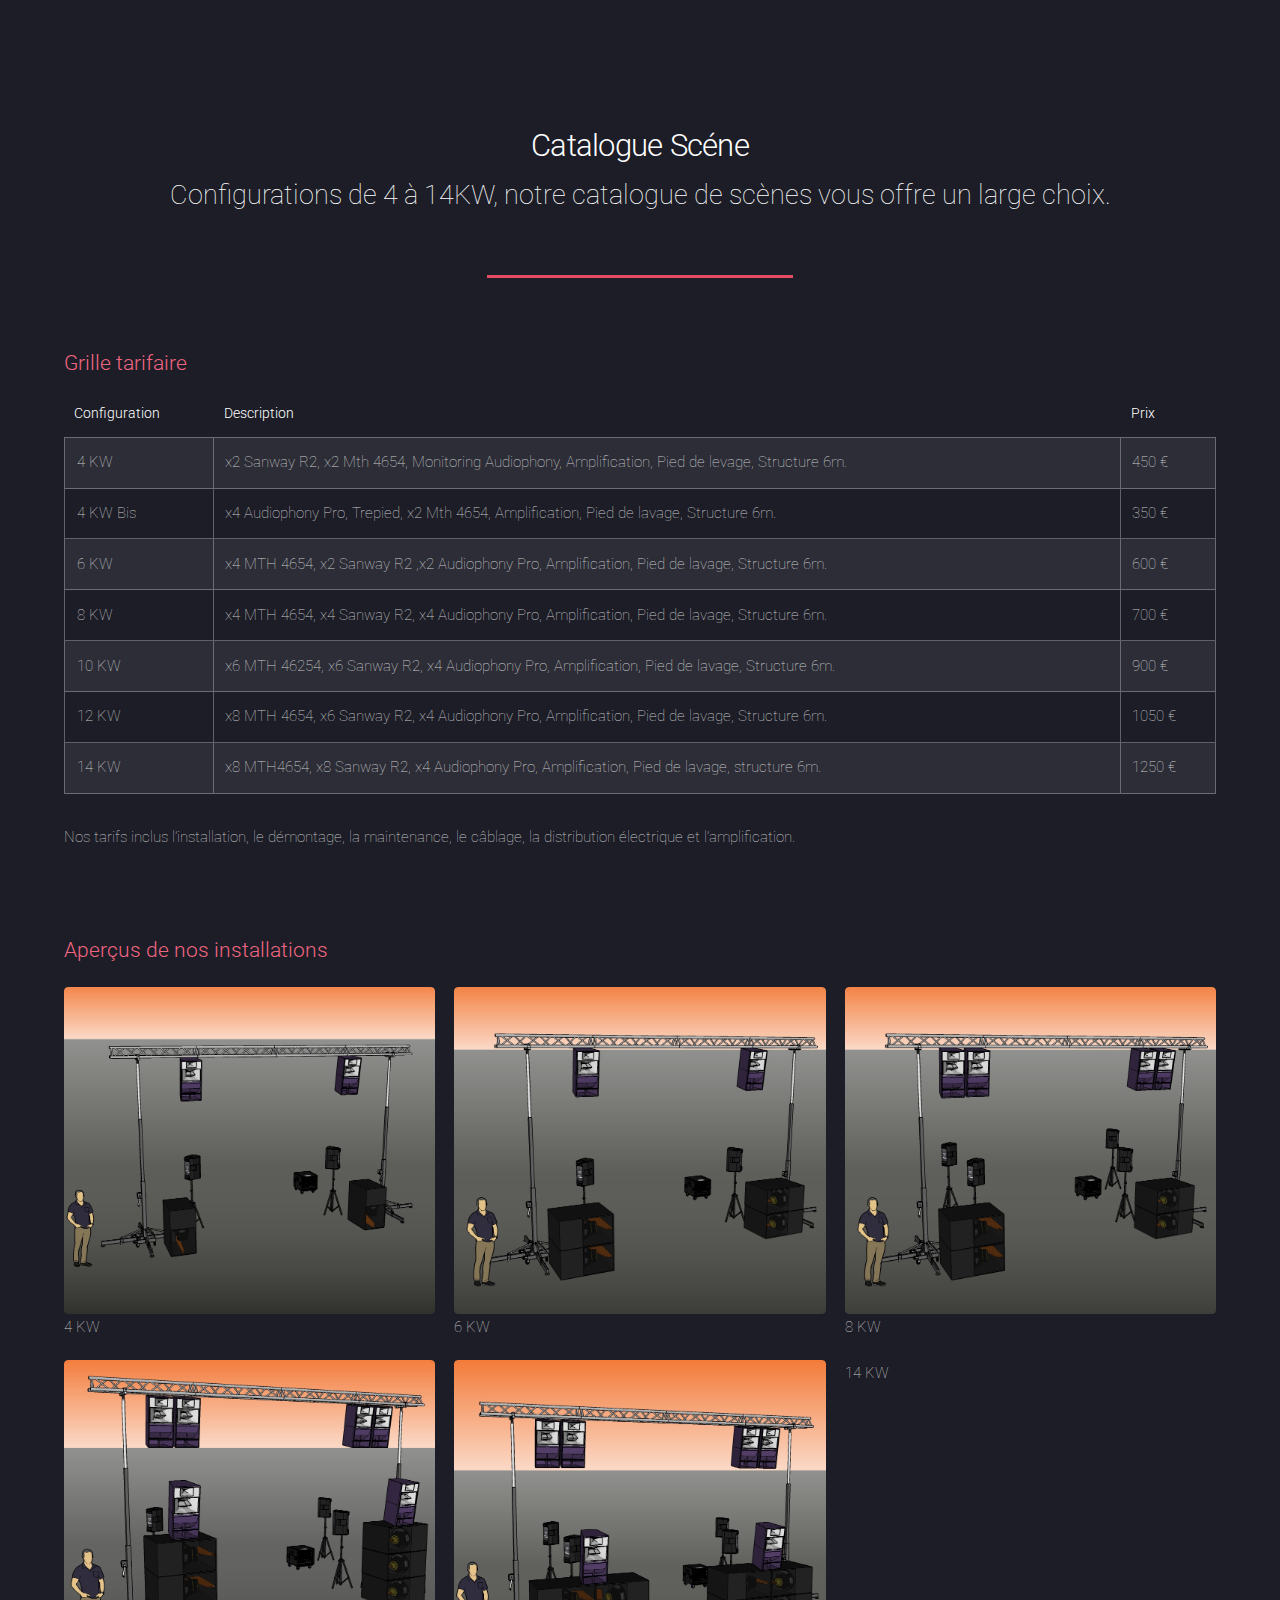
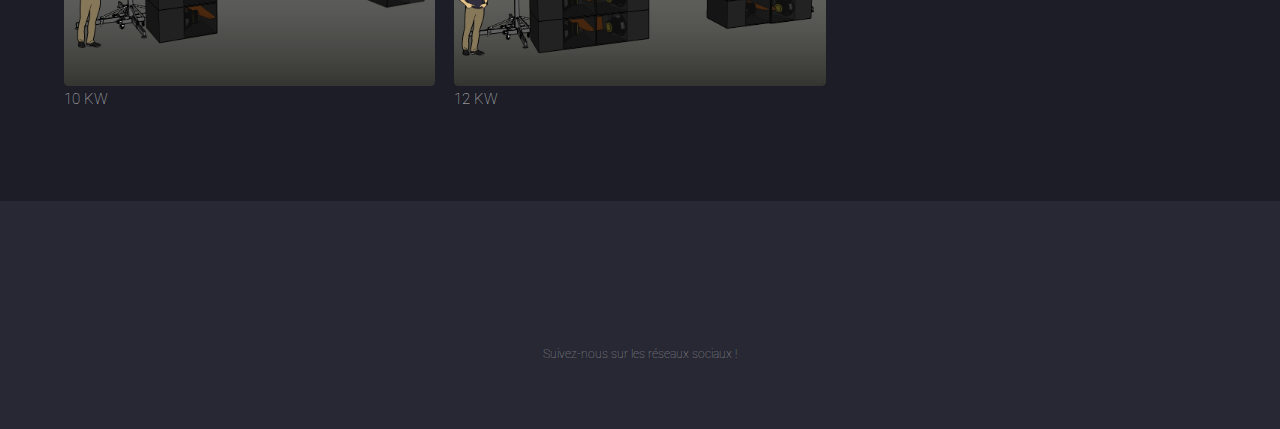
==== commit 94764b46: "correction des fautes" ====
--- a/scene.html
+++ b/scene.html
@@ -1,11 +1,6 @@
 
 
 <!DOCTYPE HTML>
-<!--
-	Landed by HTML5 UP
-	html5up.net | @ajlkn
-	Free for personal and commercial use under the CCA 3.0 license (html5up.net/license)
--->
 <html>
 	<head>
 		<title>Catalogue Scène</title>
@@ -22,7 +17,7 @@
 					<div class="container">
 						<header class="major">
 							<h2>Catalogue Scéne</h2>
-							<p>Configurations de 4 à 14KW, notre catalogue de scénes vous offre un large choix.</p>
+							<p>Configurations de 4 à 14KW, notre catalogue de scènes vous offre un large choix.</p>
 						</header>
 
 						<!-- Table -->
@@ -75,7 +70,7 @@
 										</tr>
 									</tbody>
 								</table>
-								<p>Nos tarifs inclus l’installations, le démontage, la maintenance, le câblage, la distribution électrique et l’amplification.</p>
+								<p>Nos tarifs inclus l’installation, le démontage, la maintenance, le câblage, la distribution électrique et l’amplification.</p>
 							</div>
 						</section>
 
